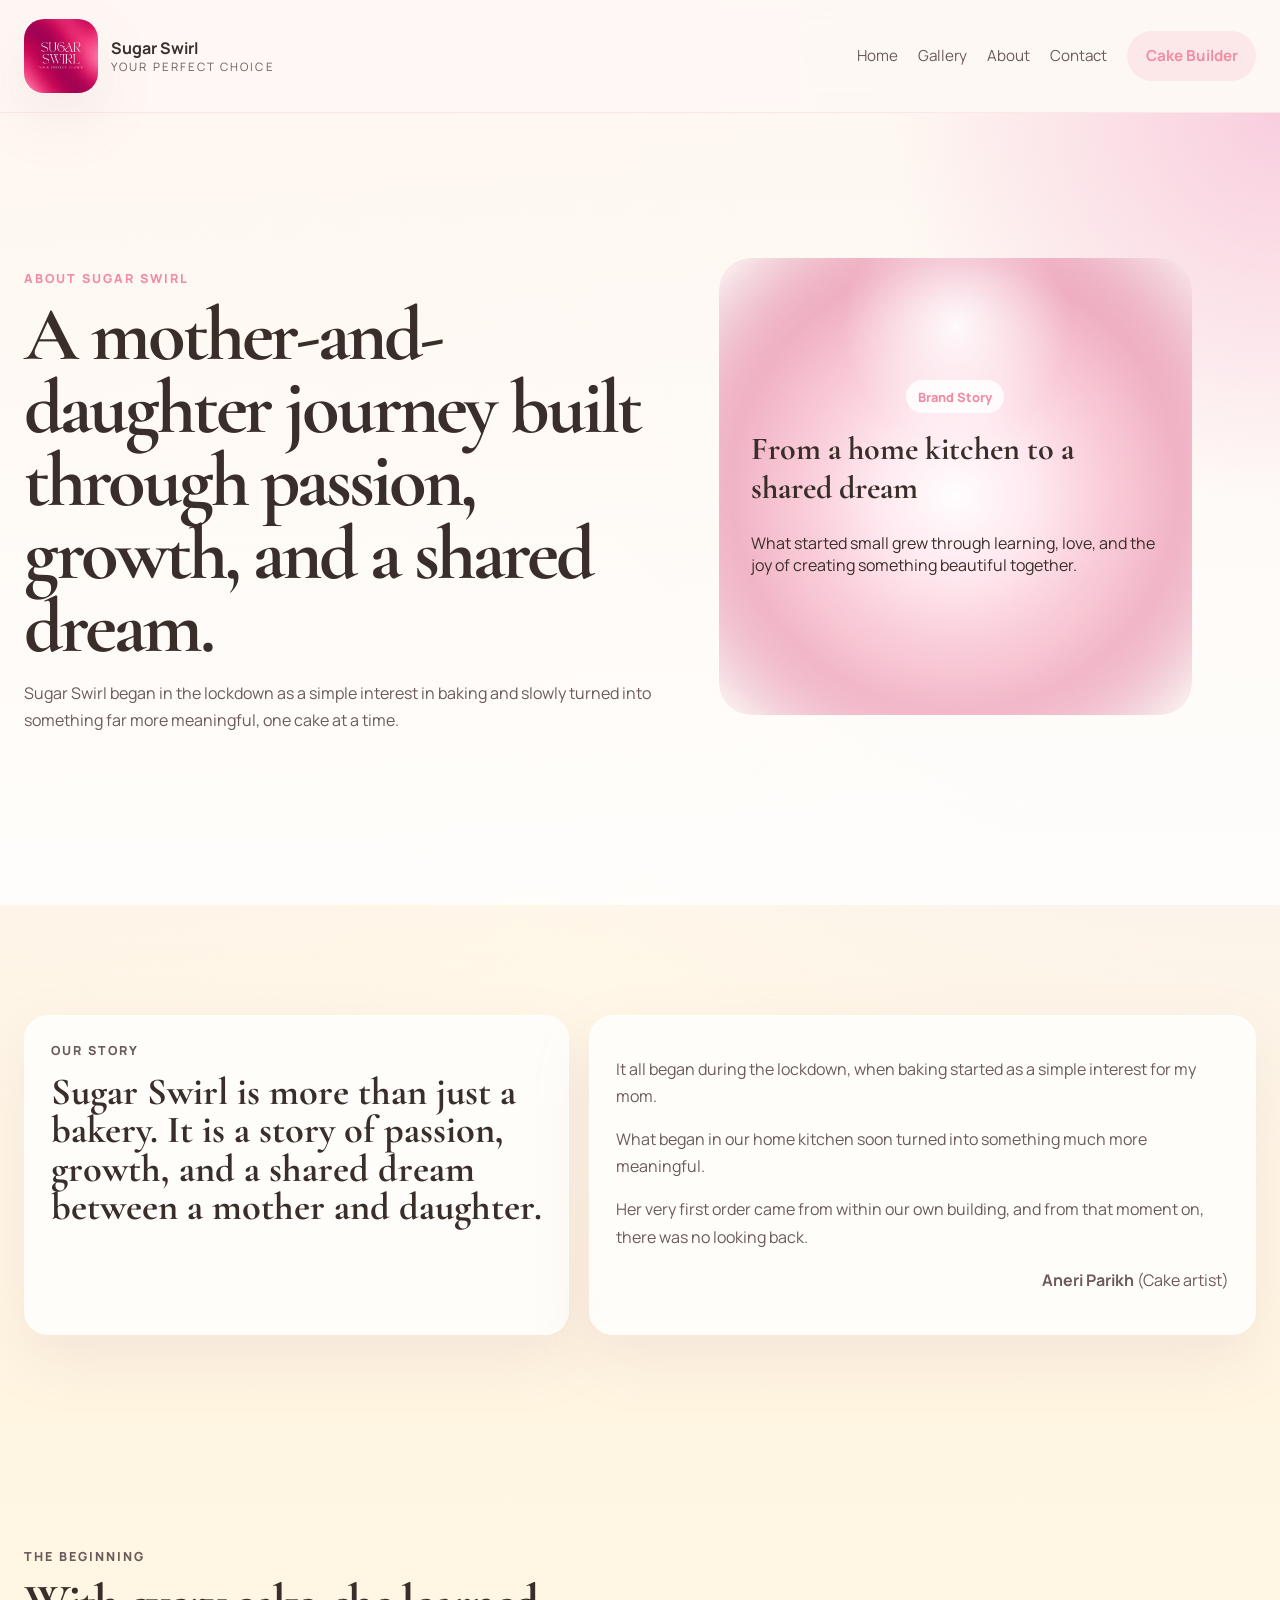
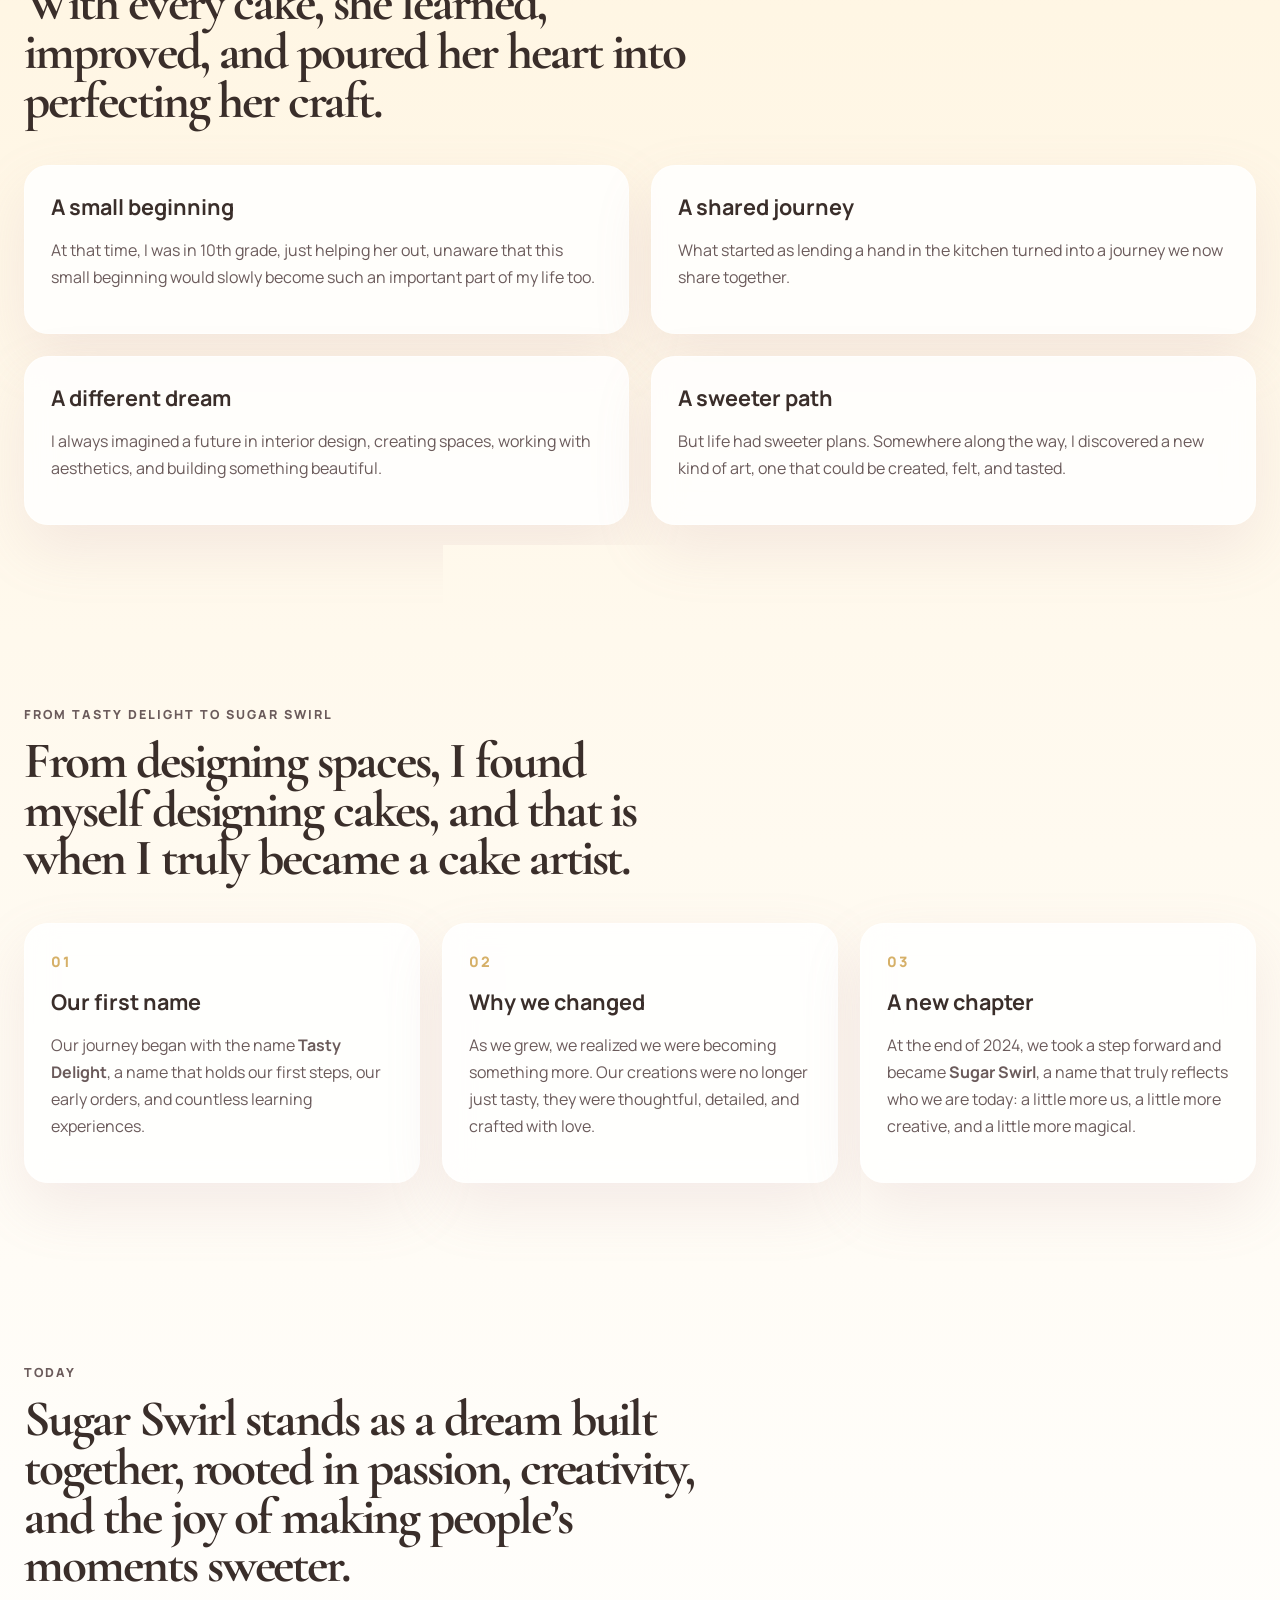
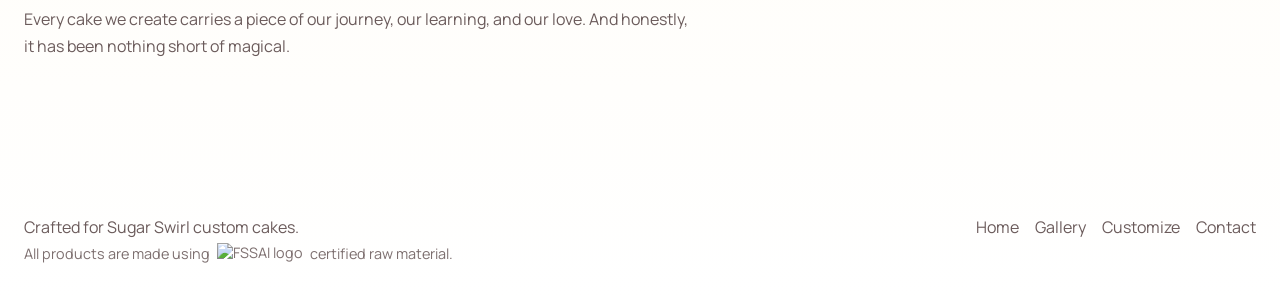
==== about.html @ 15d8296d "initial commit" ====
<!DOCTYPE html>
<html lang="en">
  <head>
    <meta charset="UTF-8" />
    <meta http-equiv="X-UA-Compatible" content="IE=edge" />
    <meta name="viewport" content="width=device-width, initial-scale=1.0" />
    <meta
      name="description"
      content="Read the story of Sugar Swirl, a mother-and-daughter cake journey that began during lockdown and grew from Tasty Delight into Sugar Swirl."
    />
    <title>About Sugar Swirl</title>
    <link rel="preconnect" href="https://fonts.googleapis.com" />
    <link rel="preconnect" href="https://fonts.gstatic.com" crossorigin />
    <link
      href="https://fonts.googleapis.com/css2?family=Cormorant+Garamond:wght@500;600;700&family=Manrope:wght@400;500;600;700;800&display=swap"
      rel="stylesheet"
    />
    <link rel="stylesheet" href="styles.css" />
  </head>
  <body>
    <div class="page-shell">
      <header class="site-header">
        <a class="brand" href="index.html" aria-label="Sugar Swirl home">
          <img class="brand-logo" src="assets/Logo.jpeg" alt="Sugar Swirl logo" />
          <span class="brand-copy">
            <strong>Sugar Swirl</strong>
            <small>Your Perfect Choice</small>
          </span>
        </a>

        <button class="menu-toggle" type="button" aria-expanded="false" aria-controls="site-nav">
          <span></span>
          <span></span>
          <span></span>
          <span class="sr-only">Toggle menu</span>
        </button>

        <nav class="site-nav" id="site-nav">
          <a href="index.html">Home</a>
          <a href="portfolio.html">Gallery</a>
          <a href="about.html">About</a>
          <a href="contact.html">Contact</a>
          <a class="nav-cta" href="customize.html">Cake Builder</a>
        </nav>
      </header>

      <main>
        <section class="hero portfolio-hero">
          <div class="hero-copy reveal">
            <p class="eyebrow">About Sugar Swirl</p>
            <h1>A mother-and-daughter journey built through passion, growth, and a shared dream.</h1>
            <p class="hero-text">
              Sugar Swirl began in the lockdown as a simple interest in baking and slowly turned into
              something far more meaningful, one cake at a time.
            </p>
          </div>

          <div class="hero-visual reveal">
            <article class="hero-card hero-card-main">
              <span class="card-tag">Brand Story</span>
              <h2>From a home kitchen to a shared dream</h2>
              <p>What started small grew through learning, love, and the joy of creating something beautiful together.</p>
            </article>
          </div>
        </section>

        <section class="brand-notes reveal section-padding">
          <article>
            <p class="eyebrow">Our Story</p>
            <h3>Sugar Swirl is more than just a bakery. It is a story of passion, growth, and a shared dream between a mother and daughter.</h3>
          </article>
          <article>
            <p>It all began during the lockdown, when baking started as a simple interest for my mom.</p>
            <p>What began in our home kitchen soon turned into something much more meaningful.</p>
            <p>Her very first order came from within our own building, and from that moment on, there was no looking back.</p>
            <p style="text-align: right"><strong>Aneri Parikh</strong> (Cake artist)</p>
          </article>
        </section>

        <section class="why-us section-padding">
          <div class="section-heading reveal">
            <p class="eyebrow">The Beginning</p>
            <h2>With every cake, she learned, improved, and poured her heart into perfecting her craft.</h2>
          </div>

          <div class="benefit-grid">
            <article class="benefit-card reveal">
              <h3>A small beginning</h3>
              <p>At that time, I was in 10th grade, just helping her out, unaware that this small beginning would slowly become such an important part of my life too.</p>
            </article>
            <article class="benefit-card reveal">
              <h3>A shared journey</h3>
              <p>What started as lending a hand in the kitchen turned into a journey we now share together.</p>
            </article>
            <article class="benefit-card reveal">
              <h3>A different dream</h3>
              <p>I always imagined a future in interior design, creating spaces, working with aesthetics, and building something beautiful.</p>
            </article>
            <article class="benefit-card reveal">
              <h3>A sweeter path</h3>
              <p>But life had sweeter plans. Somewhere along the way, I discovered a new kind of art, one that could be created, felt, and tasted.</p>
            </article>
          </div>
        </section>

        <section class="process section-padding">
          <div class="section-heading reveal">
            <p class="eyebrow">From Tasty Delight to Sugar Swirl</p>
            <h2>From designing spaces, I found myself designing cakes, and that is when I truly became a cake artist.</h2>
          </div>

          <div class="process-grid">
            <article class="process-card reveal">
              <span>01</span>
              <h3>Our first name</h3>
              <p>Our journey began with the name <strong>Tasty Delight</strong>, a name that holds our first steps, our early orders, and countless learning experiences.</p>
            </article>
            <article class="process-card reveal">
              <span>02</span>
              <h3>Why we changed</h3>
              <p>As we grew, we realized we were becoming something more. Our creations were no longer just tasty, they were thoughtful, detailed, and crafted with love.</p>
            </article>
            <article class="process-card reveal">
              <span>03</span>
              <h3>A new chapter</h3>
              <p>At the end of 2024, we took a step forward and became <strong>Sugar Swirl</strong>, a name that truly reflects who we are today: a little more us, a little more creative, and a little more magical.</p>
            </article>
          </div>
        </section>

        <section class="section-padding">
          <div class="section-heading reveal">
            <p class="eyebrow">Today</p>
            <h2>Sugar Swirl stands as a dream built together, rooted in passion, creativity, and the joy of making people’s moments sweeter.</h2>
            <p>Every cake we create carries a piece of our journey, our learning, and our love. And honestly, it has been nothing short of magical.</p>
          </div>
        </section>
      </main>

      <footer class="site-footer">
        <div>
          <p>Crafted for Sugar Swirl custom cakes.</p>
          <p class="footer-note">
            All products are made using
            <img
              class="footer-fssai-logo"
              src="https://encrypted-tbn0.gstatic.com/images?q=tbn:ANd9GcSUWlsV_hyiuvzveFUNTU3FJmmsPg1kYVgACw&s"
              alt="FSSAI logo"
            />
            certified raw material.
          </p>
        </div>
        <div class="footer-links">
          <a href="index.html">Home</a>
          <a href="portfolio.html">Gallery</a>
          <a href="customize.html">Customize</a>
          <a href="contact.html">Contact</a>
        </div>
      </footer>
    </div>

    <script src="script.js"></script>
  </body>
</html>
---- styles.css ----
:root {
  --bg: #fff5e1;
  --bg-accent: #f8c8dc;
  --surface: rgba(255, 255, 255, 0.82);
  --surface-strong: #fffaf6;
  --text: #3a2e2a;
  --muted: #6b5b5b;
  --line: rgba(106, 76, 81, 0.12);
  --primary: #f28ca3;
  --primary-deep: #d86f8c;
  --secondary: #f8c8dc;
  --accent-blue: #cde7f0;
  --accent-lavender: #e6d6f2;
  --gold: #d6b068;
  --shadow: 0 24px 60px rgba(180, 132, 146, 0.14);
  --radius-xl: 32px;
  --radius-lg: 24px;
  --radius-md: 18px;
  --container: min(100%, 100vw);
  --content: min(1360px, calc(100% - 3rem));
  --section-space: clamp(4rem, 7vw, 6rem);
  --hero-space-top: clamp(2rem, 4vw, 3.5rem);
  --hero-space-bottom: clamp(2rem, 4vw, 3rem);
}

*,
*::before,
*::after {
  box-sizing: border-box;
}

html {
  scroll-behavior: smooth;
}

body {
  margin: 0;
  font-family: "Manrope", sans-serif;
  color: var(--text);
  min-width: 100%;
  overflow-x: hidden;
  background:
    radial-gradient(circle at top left, rgba(248, 200, 220, 0.42), transparent 30%),
    radial-gradient(circle at top right, rgba(230, 214, 242, 0.5), transparent 32%),
    linear-gradient(180deg, #fffdf8 0%, var(--bg) 40%, #ffffff 100%);
}

body.menu-open {
  overflow: hidden;
}

a {
  color: inherit;
  text-decoration: none;
}

img {
  max-width: 100%;
  display: block;
}

.sr-only {
  position: absolute;
  width: 1px;
  height: 1px;
  padding: 0;
  margin: -1px;
  overflow: hidden;
  clip: rect(0, 0, 0, 0);
  white-space: nowrap;
  border: 0;
}

.page-shell {
  width: 100%;
}

.stats,
.site-footer,
.brand-notes {
  width: var(--content);
  margin-left: auto;
  margin-right: auto;
}

.hero,
.section-padding,
.instagram-strip,
.contact-bar {
  width: 100%;
}

.site-header {
  display: flex;
  align-items: center;
  justify-content: space-between;
  gap: 1rem;
  width: 100%;
  padding: 1.2rem max(1.5rem, calc((100% - var(--content)) / 2));
  position: sticky;
  top: 0;
  z-index: 20;
  backdrop-filter: blur(18px);
  background: rgba(255, 250, 245, 0.88);
  border-bottom: 1px solid rgba(242, 140, 163, 0.16);
}

.brand {
  display: inline-flex;
  align-items: center;
  gap: 0.85rem;
  transition: transform 0.25s ease;
}

.brand-logo {
  width: 4.6rem;
  height: 4.6rem;
  object-fit: cover;
  border-radius: 20px;
  box-shadow: var(--shadow);
  transition: transform 0.3s ease, box-shadow 0.3s ease;
}

.brand-copy {
  display: grid;
}

.brand-copy strong {
  font-size: 1rem;
}

.brand-copy small {
  color: var(--muted);
  font-size: 0.72rem;
  letter-spacing: 0.18em;
  text-transform: uppercase;
}

.site-nav {
  display: flex;
  align-items: center;
  gap: 1.25rem;
}

.site-nav a {
  position: relative;
  color: var(--muted);
  font-size: 0.95rem;
  transition: color 0.25s ease;
}

.site-nav a::after {
  content: "";
  position: absolute;
  left: 0;
  bottom: -0.35rem;
  width: 100%;
  height: 2px;
  border-radius: 999px;
  background: var(--primary);
  transform: scaleX(0);
  transform-origin: center;
  transition: transform 0.25s ease;
}

.site-nav a:hover,
.site-nav a:focus-visible {
  color: var(--primary);
}

.site-nav a:hover::after,
.site-nav a:focus-visible::after {
  transform: scaleX(1);
}

.brand:hover,
.brand:focus-visible {
  transform: translateY(-1px);
}

.brand:hover .brand-logo,
.brand:focus-visible .brand-logo {
  transform: scale(1.04);
  box-shadow: 0 18px 34px rgba(180, 132, 146, 0.18);
}

.nav-cta {
  padding: 0.9rem 1.15rem;
  border-radius: 999px;
  background: rgba(242, 140, 163, 0.14);
  color: var(--primary) !important;
  font-weight: 700;
}

.menu-toggle {
  display: none;
  width: 3rem;
  height: 3rem;
  border: 1px solid var(--line);
  border-radius: 50%;
  background: rgba(255, 255, 255, 0.8);
  padding: 0.65rem;
  cursor: pointer;
  transition: transform 0.25s ease, box-shadow 0.25s ease, border-color 0.25s ease;
}

.menu-toggle span {
  display: block;
  width: 100%;
  height: 2px;
  background: var(--text);
  margin: 0.24rem 0;
  transition: transform 0.25s ease, background-color 0.25s ease;
}

.menu-toggle:hover,
.menu-toggle:focus-visible {
  transform: translateY(-2px);
  border-color: rgba(242, 140, 163, 0.35);
  box-shadow: 0 12px 24px rgba(180, 132, 146, 0.14);
}

.menu-toggle:hover span,
.menu-toggle:focus-visible span {
  background: var(--primary);
}

.hero {
  display: grid;
  grid-template-columns: 1.1fr 0.9fr;
  gap: clamp(1.5rem, 3vw, 3.5rem);
  align-items: center;
  min-height: clamp(42rem, 88svh, 52rem);
  padding:
    var(--hero-space-top)
    max(1.5rem, calc((100% - var(--content)) / 2))
    var(--hero-space-bottom);
  background:
    radial-gradient(circle at right top, rgba(248, 200, 220, 0.88), transparent 26%),
    linear-gradient(180deg, rgba(255, 249, 241, 0.92), rgba(255, 255, 255, 0.82));
}

.eyebrow {
  margin: 0 0 0.75rem;
  text-transform: uppercase;
  letter-spacing: 0.16em;
  color: var(--primary);
  font-size: 0.78rem;
  font-weight: 800;
}

.hero h1,
.section-heading h2,
.order-copy h2 {
  margin: 0;
  font-family: "Cormorant Garamond", serif;
  font-size: clamp(2.8rem, 6vw, 5.25rem);
  line-height: 0.95;
  letter-spacing: -0.04em;
}

.section-heading h2,
.order-copy h2 {
  font-size: clamp(2.2rem, 4vw, 3.8rem);
}

.hero-text,
.section-heading p,
.order-copy p,
.cake-content p,
.benefit-card p,
.process-card p,
.faq-list p,
.review-quote {
  color: var(--muted);
  line-height: 1.7;
}

.hero-actions {
  display: flex;
  flex-wrap: wrap;
  gap: 1rem;
  margin: 2rem 0;
}

.primary-button,
.secondary-button,
.whatsapp-button {
  display: inline-flex;
  align-items: center;
  justify-content: center;
  min-height: 3.4rem;
  padding: 0.95rem 1.4rem;
  border-radius: 999px;
  border: none;
  cursor: pointer;
  font-weight: 700;
  font-size: 0.98rem;
  position: relative;
  overflow: hidden;
  transform: translateY(0);
  transition:
    transform 0.28s ease,
    box-shadow 0.28s ease,
    background-color 0.28s ease,
    border-color 0.28s ease,
    color 0.28s ease;
}

.primary-button {
  background: linear-gradient(135deg, var(--primary), var(--primary-deep));
  color: #fff;
  box-shadow: 0 16px 30px rgba(126, 49, 64, 0.25);
}

.secondary-button {
  border: 1px solid rgba(242, 140, 163, 0.22);
  background: rgba(255, 255, 255, 0.72);
  color: var(--primary);
}

.whatsapp-button {
  background: linear-gradient(135deg, #1fa463, #128c4e);
  color: #fff;
  box-shadow: 0 16px 30px rgba(18, 140, 78, 0.24);
}

.primary-button::before,
.secondary-button::before,
.whatsapp-button::before {
  content: "";
  position: absolute;
  inset: 0;
  background: linear-gradient(120deg, transparent 20%, rgba(255, 255, 255, 0.35), transparent 80%);
  transform: translateX(-120%);
  transition: transform 0.6s ease;
}

.primary-button:hover,
.primary-button:focus-visible,
.secondary-button:hover,
.secondary-button:focus-visible,
.whatsapp-button:hover,
.whatsapp-button:focus-visible {
  transform: translateY(-3px);
}

.primary-button:hover,
.primary-button:focus-visible {
  box-shadow: 0 20px 34px rgba(216, 111, 140, 0.32);
}

.secondary-button:hover,
.secondary-button:focus-visible {
  border-color: rgba(242, 140, 163, 0.42);
  box-shadow: 0 14px 26px rgba(242, 140, 163, 0.16);
}

.whatsapp-button:hover,
.whatsapp-button:focus-visible {
  box-shadow: 0 20px 34px rgba(18, 140, 78, 0.3);
}

.primary-button:hover::before,
.primary-button:focus-visible::before,
.secondary-button:hover::before,
.secondary-button:focus-visible::before,
.whatsapp-button:hover::before,
.whatsapp-button:focus-visible::before {
  transform: translateX(120%);
}

.primary-button:active,
.secondary-button:active,
.whatsapp-button:active {
  transform: translateY(-1px) scale(0.985);
}

.trust-row {
  display: flex;
  flex-wrap: wrap;
  gap: 0.75rem;
  padding: 0;
  margin: 0;
  list-style: none;
}

.trust-row li,
.cake-meta span {
  padding: 0.65rem 0.9rem;
  border-radius: 999px;
  background: rgba(255, 255, 255, 0.65);
  border: 1px solid rgba(242, 140, 163, 0.16);
  color: var(--muted);
  font-size: 0.88rem;
}

.hero-visual {
  position: relative;
  min-height: clamp(25rem, 42vw, 34rem);
}

.hero-card {
  position: absolute;
  border-radius: var(--radius-xl);
  box-shadow: var(--shadow);
  transition: transform 0.35s ease, box-shadow 0.35s ease;
}

.hero-card-main {
  inset: 3% 12% 12% 0;
  padding: 2rem;
  background:
    linear-gradient(180deg, rgba(255, 252, 252, 0.28), rgba(255, 250, 246, 0.2)),
    radial-gradient(circle at top, rgba(248, 200, 220, 0.24), transparent 42%),
    linear-gradient(135deg, rgba(255, 243, 247, 0.32), rgba(255, 250, 242, 0.16) 65%);
  display: flex;
  flex-direction: column;
  justify-content: center;
  align-items: center;
  box-shadow: none;
}

.hero-card-main::before {
  content: "";
  position: absolute;
  inset: 0;
  border-radius: inherit;
  background:
    radial-gradient(circle at 50% 20%, rgba(255, 255, 255, 0.44), transparent 24%),
    radial-gradient(circle at 50% 52%, rgba(248, 200, 220, 0.34) 0%, rgba(243, 170, 194, 0.28) 28%, rgba(230, 143, 170, 0.18) 56%, rgba(217, 119, 149, 0.06) 82%, transparent 100%);
  opacity: 1;
  mask-image: radial-gradient(circle at center, #000 48%, rgba(0, 0, 0, 0.86) 68%, transparent 100%);
  -webkit-mask-image: radial-gradient(circle at center, #000 48%, rgba(0, 0, 0, 0.86) 68%, transparent 100%);
}

.hero-card-main > * {
  position: relative;
  z-index: 1;
}

.hero-logo-shell {
  display: grid;
  place-items: center;
  width: 100%;
  height: 100%;
  padding: 0;
}

.hero-logo-image {
  width: min(100%, 24rem);
  aspect-ratio: 1 / 1;
  object-fit: cover;
  border-radius: 32px;
  box-shadow: 0 18px 36px rgba(182, 111, 140, 0.12);
  border: none;
  mask-image: radial-gradient(circle at center, #000 62%, rgba(0, 0, 0, 0.92) 74%, transparent 100%);
  -webkit-mask-image: radial-gradient(circle at center, #000 62%, rgba(0, 0, 0, 0.92) 74%, transparent 100%);
  transition: transform 0.45s ease, filter 0.45s ease;
}

.hero-visual:hover .hero-card-main,
.hero-visual:focus-within .hero-card-main {
  transform: translateY(-5px);
  box-shadow: 0 24px 42px rgba(180, 132, 146, 0.14);
}

.hero-visual:hover .hero-logo-image,
.hero-visual:focus-within .hero-logo-image {
  transform: scale(1.03);
  filter: saturate(1.05);
}

.card-tag,
.mini-label {
  display: inline-flex;
  width: fit-content;
  padding: 0.45rem 0.75rem;
  border-radius: 999px;
  background: rgba(255, 255, 255, 0.85);
  color: var(--primary);
  font-size: 0.8rem;
  font-weight: 800;
}

.hero-card-main h2 {
  margin: 1rem 0 0.6rem;
  font-family: "Cormorant Garamond", serif;
  font-size: 2rem;
}

.section-padding {
  padding: var(--section-space) max(1.5rem, calc((100% - var(--content)) / 2));
}

.contact-bar {
  display: grid;
  grid-template-columns: 1.2fr 0.8fr;
  gap: 1.4rem;
  align-items: center;
  margin: 0 0 2rem;
  padding: 1.7rem max(1.8rem, calc((100% - var(--content)) / 2));
  border-radius: 0;
  background:
    linear-gradient(135deg, rgba(255, 245, 225, 0.96), rgba(255, 255, 255, 0.9)),
    radial-gradient(circle at top right, rgba(242, 140, 163, 0.16), transparent 30%);
  border-top: 1px solid rgba(255, 255, 255, 0.56);
  border-bottom: 1px solid rgba(255, 255, 255, 0.56);
  box-shadow: 0 12px 40px rgba(161, 103, 118, 0.08);
  transition: box-shadow 0.3s ease, transform 0.3s ease;
}

.contact-bar:hover,
.contact-bar:focus-within,
.instagram-strip:hover,
.instagram-strip:focus-within {
  transform: translateY(-3px);
  box-shadow: 0 18px 34px rgba(180, 132, 146, 0.14);
}

.contact-bar h2 {
  margin: 0;
  font-family: "Cormorant Garamond", serif;
  font-size: clamp(2rem, 3vw, 3rem);
  line-height: 1;
}

.contact-bar-actions {
  display: grid;
  gap: 1rem;
}

.section-heading {
  max-width: 42rem;
  margin-bottom: 2.5rem;
  transition: transform 0.28s ease, opacity 0.28s ease;
}

.section-heading:hover,
.section-heading:focus-within {
  transform: translateY(-2px);
}

.stats {
  display: grid;
  grid-template-columns: repeat(3, 1fr);
  gap: 1rem;
  margin: 1.25rem 0 clamp(2.5rem, 5vw, 4rem);
}

.stats article,
.benefit-card,
.process-card,
.review-card,
.order-form,
.contact-panel,
.faq-list details,
.cake-card {
  background: var(--surface);
  backdrop-filter: blur(14px);
  border: 1px solid rgba(255, 255, 255, 0.5);
  box-shadow: var(--shadow);
}

.stats article {
  border-radius: var(--radius-lg);
  padding: 1.6rem;
  transition:
    transform 0.26s ease,
    box-shadow 0.26s ease,
    border-color 0.26s ease,
    background-color 0.26s ease;
}

.stats article:hover,
.stats article:focus-within {
  transform: translateY(-4px);
  box-shadow: 0 18px 34px rgba(180, 132, 146, 0.16);
  border-color: rgba(242, 140, 163, 0.28);
}

.stats strong {
  display: block;
  margin-bottom: 0.45rem;
  font-size: 2rem;
  color: var(--primary);
}

.stats span {
  color: var(--muted);
}

.filter-bar {
  display: flex;
  flex-wrap: wrap;
  gap: 0.75rem;
  margin-bottom: 2rem;
}

.filter-chip {
  padding: 0.72rem 1rem;
  border: 1px solid rgba(242, 140, 163, 0.18);
  border-radius: 999px;
  background: rgba(255, 255, 255, 0.7);
  color: var(--muted);
  font-weight: 700;
  cursor: pointer;
  transition: transform 0.22s ease, box-shadow 0.22s ease, border-color 0.22s ease, background-color 0.22s ease, color 0.22s ease;
}

.filter-chip.active {
  background: var(--primary);
  color: #fff;
  box-shadow: 0 14px 24px rgba(216, 111, 140, 0.2);
}

.filter-chip:hover,
.filter-chip:focus-visible {
  transform: translateY(-2px);
  border-color: rgba(242, 140, 163, 0.36);
  box-shadow: 0 12px 22px rgba(180, 132, 146, 0.12);
}

.cake-grid,
.benefit-grid,
.process-grid,
.order,
.gallery-grid {
  display: grid;
  gap: 1.4rem;
}

.cake-grid,
.benefit-grid {
  grid-template-columns: repeat(2, 1fr);
}

.gallery-grid {
  grid-template-columns: repeat(3, 1fr);
  grid-auto-rows: minmax(10rem, auto);
}

.gallery-card {
  overflow: hidden;
  border-radius: var(--radius-xl);
  background: var(--surface);
  border: 1px solid rgba(255, 255, 255, 0.5);
  box-shadow: var(--shadow);
  transition: transform 0.28s ease, box-shadow 0.28s ease;
}

.gallery-scroll {
  position: relative;
  height: min(42rem, 70vh);
  overflow: hidden;
  border-radius: var(--radius-xl);
  mask-image: linear-gradient(to bottom, transparent 0%, black 6%, black 94%, transparent 100%);
}

.gallery-audio-toggle {
  position: absolute;
  right: 1rem;
  bottom: 1rem;
  z-index: 3;
  width: 3.25rem;
  height: 3.25rem;
  border: 1px solid rgba(242, 140, 163, 0.24);
  border-radius: 50%;
  background: rgba(255, 255, 255, 0.88);
  box-shadow: 0 14px 28px rgba(180, 132, 146, 0.16);
  color: var(--primary);
  display: inline-flex;
  align-items: center;
  justify-content: center;
  cursor: pointer;
  backdrop-filter: blur(14px);
  transition:
    transform 0.22s ease,
    box-shadow 0.22s ease,
    border-color 0.22s ease,
    background-color 0.22s ease;
}

.gallery-audio-toggle:hover,
.gallery-audio-toggle:focus-visible {
  transform: translateY(-2px);
  border-color: rgba(242, 140, 163, 0.38);
  box-shadow: 0 18px 32px rgba(180, 132, 146, 0.2);
}

.gallery-audio-toggle .audio-icon-unmuted {
  display: none;
}

.gallery-audio-toggle.is-playing .audio-icon-muted {
  display: none;
}

.gallery-audio-toggle.is-playing .audio-icon-unmuted {
  display: inline;
}

.gallery-columns {
  display: grid;
  grid-template-columns: repeat(3, 1fr);
  gap: 1.4rem;
  align-items: start;
}

.gallery-card:hover,
.gallery-card:focus-within {
  transform: translateY(-6px);
  box-shadow: 0 20px 36px rgba(180, 132, 146, 0.16);
}

.gallery-column {
  display: grid;
  gap: 1.4rem;
  will-change: transform;
}

.gallery-photo,
.gallery-image,
.gallery-video {
  aspect-ratio: 4 / 3;
  min-height: 0;
  display: block;
  width: 100%;
  object-fit: cover;
  background-size: cover;
  background-position: center;
  transition: transform 0.4s ease, filter 0.4s ease;
}

.gallery-card-portrait .gallery-photo,
.gallery-card-portrait .gallery-image,
.gallery-card-portrait .gallery-video {
  aspect-ratio: 4 / 5.3;
}

.gallery-card-landscape .gallery-photo,
.gallery-card-landscape .gallery-image,
.gallery-card-landscape .gallery-video {
  aspect-ratio: 16 / 10;
}

.gallery-card-square .gallery-photo,
.gallery-card-square .gallery-image,
.gallery-card-square .gallery-video {
  aspect-ratio: 1 / 1;
}

.gallery-card:hover .gallery-photo,
.gallery-card:focus-within .gallery-image,
.gallery-card:hover .gallery-image,
.gallery-card:focus-within .gallery-photo,
.gallery-card:hover .gallery-video,
.gallery-card:focus-within .gallery-video {
  transform: scale(1.03);
  filter: saturate(1.04);
}

.gallery-photo-1 {
  background-image: url("assets/IMG_0164.jpg");
}

.gallery-photo-2 {
  background-image: url("assets/IMG_0244.jpg");
}

.gallery-photo-3 {
  background-image: url("assets/IMG_9435.jpg");
}

.gallery-photo-4 {
  background-image: url("assets/IMG_9505.jpg");
}

.gallery-photo-5 {
  background-image: url("assets/IMG_9653.jpg");
}

.gallery-photo-6 {
  background-image: url("assets/IMG_0146.jpg");
}

.gallery-photo-7 {
  background-image: url("assets/IMG_9661.jpg");
}

.gallery-photo-8 {
  background-image: url("assets/IMG_9915.jpg");
}

.gallery-photo-9 {
  background-image: url("assets/IMG_9655.jpg");
}

.brand-notes {
  display: grid;
  grid-template-columns: 0.9fr 1.1fr;
  gap: 1.25rem;
  margin: 1.25rem 0 2rem;
}

.brand-notes article {
  padding: 1.5rem 1.6rem;
  border-radius: var(--radius-lg);
  background: rgba(255, 255, 255, 0.78);
  border: 1px solid rgba(255, 255, 255, 0.5);
  box-shadow: var(--shadow);
  transition:
    transform 0.28s ease,
    box-shadow 0.28s ease,
    border-color 0.28s ease,
    background-color 0.28s ease;
}

.brand-notes article:hover,
.brand-notes article:focus-within {
  transform: translateY(-4px);
  box-shadow: 0 18px 34px rgba(180, 132, 146, 0.16);
  border-color: rgba(242, 140, 163, 0.24);
}

.brand-notes h3 {
  margin: 0;
  font-family: "Cormorant Garamond", serif;
  font-size: clamp(1.8rem, 3vw, 2.5rem);
  line-height: 1;
}

.brand-notes p:last-child,
.brand-notes p {
  color: var(--muted);
  line-height: 1.7;
}

.gallery-copy {
  padding: 1.4rem 1.5rem 1.6rem;
}

.gallery-copy h3 {
  margin: 0 0 0.45rem;
  font-size: 1.35rem;
}

.gallery-copy p:last-child {
  margin-bottom: 0;
  color: var(--muted);
  line-height: 1.7;
}

.instagram-strip {
  display: grid;
  grid-template-columns: 1.2fr 0.8fr;
  gap: 1.4rem;
  align-items: center;
  margin: 0 0 1.5rem;
  padding: 1.8rem max(1.8rem, calc((100% - var(--content)) / 2));
  border-radius: 0;
  background:
    linear-gradient(135deg, rgba(255, 245, 225, 0.92), rgba(255, 255, 255, 0.82)),
    radial-gradient(circle at top right, rgba(230, 214, 242, 0.3), transparent 30%);
  border-top: 1px solid rgba(255, 255, 255, 0.56);
  border-bottom: 1px solid rgba(255, 255, 255, 0.56);
  box-shadow: 0 12px 40px rgba(161, 103, 118, 0.08);
}

.instagram-copy h2 {
  margin: 0;
  font-family: "Cormorant Garamond", serif;
  font-size: clamp(2rem, 3vw, 3rem);
  line-height: 1;
}

.instagram-copy p:last-child {
  margin-bottom: 0;
  color: var(--muted);
  line-height: 1.7;
}

.instagram-actions {
  display: grid;
  gap: 1rem;
}

.signature-grid {
  display: grid;
  grid-template-columns: repeat(4, 1fr);
  gap: 1.2rem;
}

.signature-card {
  padding: 1.5rem;
  border-radius: var(--radius-lg);
  background: rgba(255, 255, 255, 0.82);
  border: 1px solid rgba(255, 255, 255, 0.5);
  box-shadow: var(--shadow);
  transition: transform 0.28s ease, box-shadow 0.28s ease, border-color 0.28s ease;
}

.signature-card:hover,
.signature-card:focus-within,
.journey-card:hover,
.journey-card:focus-within,
.benefit-card:hover,
.benefit-card:focus-within,
.process-card:hover,
.process-card:focus-within,
.review-card:hover,
.review-card:focus-within,
.contact-panel:hover,
.contact-panel:focus-within,
.faq-list details:hover,
.faq-list details:focus-within {
  transform: translateY(-4px);
  box-shadow: 0 18px 34px rgba(180, 132, 146, 0.16);
}

.signature-card span {
  display: inline-flex;
  margin-bottom: 1rem;
  color: var(--primary);
  font-size: 0.85rem;
  font-weight: 800;
  letter-spacing: 0.14em;
}

.signature-card h3 {
  margin: 0 0 0.6rem;
  font-size: 1.3rem;
}

.signature-card p {
  margin: 0;
  color: var(--muted);
  line-height: 1.7;
}

.cake-card {
  overflow: hidden;
  border-radius: var(--radius-xl);
  transition: transform 0.3s ease, opacity 0.3s ease;
}

.cake-card.hidden {
  display: none;
}

.cake-card:hover {
  transform: translateY(-6px);
}

.cake-visual {
  aspect-ratio: 4 / 3;
  min-height: 0;
  background-size: cover;
  background-position: center;
  transition: transform 0.4s ease, filter 0.4s ease;
}

.cake-card:hover .cake-visual,
.cake-card:focus-within .cake-visual {
  transform: scale(1.03);
  filter: saturate(1.05);
}

.rose-blush {
  background-image:
    linear-gradient(180deg, rgba(58, 46, 42, 0.06), rgba(58, 46, 42, 0.12)),
    url("assets/Signature.jpeg");
  background-size: cover, contain;
  background-position: center, center;
  background-repeat: no-repeat, no-repeat;
  background-color: rgba(255, 255, 255, 0.85);
}

.ivory-tier {
  background:
    radial-gradient(circle at 50% 18%, #fffef8 0%, transparent 18%),
    linear-gradient(180deg, #fff5e1 0%, #f7ebd8 34%, #fef9f2 75%);
}

.confetti-pop {
  background:
    radial-gradient(circle at 20% 24%, #f28ca3 0%, transparent 11%),
    radial-gradient(circle at 72% 32%, #cde7f0 0%, transparent 10%),
    radial-gradient(circle at 43% 70%, #e6d6f2 0%, transparent 12%),
    linear-gradient(180deg, #fff5e1 0%, #f8c8dc 100%);
}

.cocoa-luxe {
  background:
    radial-gradient(circle at 50% 18%, #fff2dc 0%, transparent 15%),
    linear-gradient(180deg, #845444 0%, #5a342b 42%, #2a1815 100%);
}

.cake-content {
  padding: 1.5rem;
}

.cake-type {
  margin: 0 0 0.4rem;
  color: var(--primary);
  font-size: 0.82rem;
  text-transform: uppercase;
  letter-spacing: 0.12em;
  font-weight: 800;
}

.cake-content h3,
.benefit-card h3,
.process-card h3 {
  margin: 0 0 0.65rem;
  font-size: 1.35rem;
}

.cake-meta {
  display: flex;
  flex-wrap: wrap;
  gap: 0.6rem;
  margin-top: 1.2rem;
}

.benefit-card,
.process-card,
.review-card,
.contact-panel,
.faq-list details {
  border-radius: var(--radius-lg);
}

.benefit-card,
.process-card {
  padding: 1.6rem;
}

.process-grid {
  grid-template-columns: repeat(3, 1fr);
}

.process-card span {
  display: inline-flex;
  margin-bottom: 1rem;
  color: var(--gold);
  font-size: 0.9rem;
  font-weight: 800;
  letter-spacing: 0.14em;
}

.review-shell {
  display: grid;
  grid-template-columns: auto 1fr auto;
  gap: 1rem;
  align-items: center;
}

.review-card {
  padding: clamp(1.4rem, 3vw, 2rem);
}

.review-quote {
  margin: 0;
  font-size: 1.15rem;
}

.review-meta {
  margin-top: 1.4rem;
}

.review-meta span {
  display: block;
  margin-top: 0.3rem;
  color: var(--muted);
}

.review-nav {
  width: 3rem;
  height: 3rem;
  border: 1px solid rgba(242, 140, 163, 0.2);
  border-radius: 50%;
  background: rgba(255, 255, 255, 0.74);
  color: var(--primary);
  font-size: 1.1rem;
  cursor: pointer;
  transition: transform 0.22s ease, box-shadow 0.22s ease, border-color 0.22s ease, background-color 0.22s ease;
}

.review-nav:hover,
.review-nav:focus-visible {
  transform: translateY(-2px);
  border-color: rgba(242, 140, 163, 0.4);
  background: rgba(255, 255, 255, 0.96);
  box-shadow: 0 12px 22px rgba(180, 132, 146, 0.14);
}

.order {
  grid-template-columns: 0.95fr 1.05fr;
  align-items: start;
}

.contact-panel,
.order-form {
  padding: clamp(1.2rem, 2.4vw, 1.6rem);
}

.contact-panel {
  display: grid;
  gap: 0.9rem;
}

.contact-panel p {
  margin: 0;
}

.order-form {
  display: grid;
  grid-template-columns: repeat(2, 1fr);
  gap: 1rem;
}

.order-form label {
  display: grid;
  gap: 0.45rem;
  font-size: 0.92rem;
  font-weight: 700;
}

.order-form input,
.order-form select,
.order-form textarea {
  width: 100%;
  border: 1px solid rgba(115, 92, 89, 0.2);
  border-radius: 16px;
  padding: 0.95rem 1rem;
  background: rgba(255, 255, 255, 0.9);
  color: var(--text);
  font: inherit;
}

.full-width {
  grid-column: 1 / -1;
}

.form-feedback {
  margin: 0;
  color: var(--primary);
  font-weight: 700;
}

.faq-list {
  display: grid;
  gap: 1rem;
}

.faq-list details {
  padding: 1.15rem 1.2rem;
}

.faq-list summary {
  cursor: pointer;
  font-weight: 800;
}

.faq-list p {
  margin: 0.85rem 0 0;
}

.site-footer {
  display: flex;
  justify-content: space-between;
  gap: 1rem;
  padding: 1.6rem 0 2.2rem;
  color: var(--muted);
}

.site-footer p {
  margin: 0;
}

.footer-note {
  margin-top: 0.35rem !important;
  font-size: 0.9rem;
  color: rgba(107, 91, 91, 0.88);
  display: flex;
  align-items: center;
  gap: 0.45rem;
  flex-wrap: wrap;
}

.footer-fssai-logo {
  height: 1.35rem;
  width: auto;
  object-fit: contain;
  vertical-align: middle;
}

.footer-links {
  display: flex;
  flex-wrap: wrap;
  gap: 1rem;
}

.footer-links a:hover,
.footer-links a:focus-visible {
  color: var(--primary);
}

.footer-links a {
  transition: color 0.22s ease, transform 0.22s ease;
}

.footer-links a:hover,
.footer-links a:focus-visible {
  transform: translateY(-1px);
}

.journey-grid {
  display: grid;
  grid-template-columns: repeat(3, 1fr);
  gap: 1.2rem;
}

.journey-card {
  padding: 1.5rem;
  border-radius: var(--radius-lg);
  background: rgba(255, 255, 255, 0.82);
  border: 1px solid rgba(255, 255, 255, 0.5);
  box-shadow: var(--shadow);
  transition: transform 0.28s ease, box-shadow 0.28s ease, border-color 0.28s ease;
}

.journey-card span,
.builder-step .eyebrow {
  display: inline-flex;
}

.journey-card h3 {
  margin: 0.65rem 0 0.55rem;
  font-size: 1.3rem;
}

.journey-card p {
  color: var(--muted);
  line-height: 1.7;
}

.customizer-shell {
  padding: clamp(1.2rem, 2.2vw, 1.8rem);
  border-radius: var(--radius-xl);
  background: rgba(255, 255, 255, 0.82);
  border: 1px solid rgba(255, 255, 255, 0.5);
  box-shadow: var(--shadow);
  transition: transform 0.3s ease, box-shadow 0.3s ease, border-color 0.3s ease;
}

.customizer-shell:hover,
.customizer-shell:focus-within {
  transform: translateY(-3px);
  box-shadow: 0 20px 38px rgba(180, 132, 146, 0.16);
  border-color: rgba(242, 140, 163, 0.22);
}

.customizer-progress {
  margin-bottom: 1.4rem;
}

.customizer-progress-bar {
  width: 100%;
  height: 0.65rem;
  border-radius: 999px;
  background: rgba(242, 140, 163, 0.14);
  overflow: hidden;
}

.customizer-progress-bar span {
  display: block;
  width: 12.5%;
  height: 100%;
  border-radius: inherit;
  background: linear-gradient(135deg, var(--primary), var(--primary-deep));
  transition: width 0.3s ease;
}

.customizer-progress p {
  margin: 0.7rem 0 0;
  color: var(--muted);
  font-weight: 700;
}

.builder-step {
  display: none;
}

.builder-step.active {
  display: block;
  animation: builderStepIn 0.4s ease;
}

.builder-heading {
  max-width: 48rem;
  margin-bottom: 1.6rem;
}

.option-grid {
  display: grid;
  gap: 1rem;
}

.option-grid-three {
  grid-template-columns: repeat(3, 1fr);
}

.option-grid-four {
  grid-template-columns: repeat(4, 1fr);
}

.option-card {
  display: grid;
  gap: 0.8rem;
  width: 100%;
  padding: 1rem;
  border: 1px solid rgba(242, 140, 163, 0.18);
  border-radius: 22px;
  background: rgba(255, 255, 255, 0.88);
  text-align: left;
  cursor: pointer;
  transition: transform 0.25s ease, box-shadow 0.25s ease, border-color 0.25s ease;
}

.option-card:hover,
.option-card:focus-visible {
  transform: translateY(-3px);
  box-shadow: 0 16px 30px rgba(180, 132, 146, 0.16);
}

.option-card.selected {
  border-color: var(--primary);
  box-shadow: 0 18px 34px rgba(242, 140, 163, 0.2);
  background: rgba(255, 255, 255, 0.96);
}

.option-card.is-disabled {
  opacity: 0.42;
  cursor: not-allowed;
  box-shadow: none;
}

.option-card.is-disabled:hover,
.option-card.is-disabled:focus-visible {
  transform: none;
  box-shadow: none;
}

.option-card h3 {
  margin: 0;
  font-size: 1.08rem;
}

.option-card p {
  margin: 0;
  color: var(--muted);
  line-height: 1.6;
  font-size: 0.92rem;
}

.option-art {
  aspect-ratio: 4 / 3;
  border-radius: 18px;
  background-size: cover;
  background-position: center;
}

.art-belgium,
.art-mousse,
.art-forest,
.art-chip,
.art-pineapple,
.art-fruit,
.art-strawberry,
.art-blueberry,
.art-butterscotch,
.art-caramel,
.art-rose,
.art-cookies,
.art-nutella,
.art-walnut,
.art-biscoff,
.art-redvelvet,
.art-custom-flavor,
.art-tier-1,
.art-tier-2,
.art-tier-3,
.art-tier-custom,
.art-weight-small,
.art-weight-1,
.art-weight-15,
.art-weight-large,
.art-reference-yes,
.art-reference-no,
.art-others {
  background-image: linear-gradient(135deg, rgba(248, 200, 220, 0.9), rgba(255, 245, 225, 0.95));
}

.art-belgium {
  background-image: linear-gradient(135deg, #3b1f1b, #5a342d);
}

.art-mousse {
  background-image: linear-gradient(135deg, #8b5e3c, #c29368);
}

.art-chip {
  background-image:
    radial-gradient(circle at 20% 28%, #2b1b17 0 7%, transparent 8%),
    radial-gradient(circle at 70% 35%, #2b1b17 0 6%, transparent 7%),
    radial-gradient(circle at 42% 72%, #2b1b17 0 6%, transparent 7%),
    linear-gradient(135deg, #6b3e2e, #9a6653);
}

.art-walnut {
  background-image: linear-gradient(135deg, #4a2c2a, #c8a27a);
}

.art-forest {
  background-image: linear-gradient(135deg, #3a1f1d 0%, #c21833 58%, #f5f5f5 100%);
}

.art-redvelvet {
  background-image: linear-gradient(135deg, #9b1b30, #fff1e6);
}

.art-strawberry {
  background-image: linear-gradient(135deg, #f06292, #f8c8dc);
}

.art-blueberry {
  background-image: linear-gradient(135deg, #3f51b5, #4b3f72);
}

.art-pineapple {
  background-image: linear-gradient(135deg, #ffd54f, #fff5b0);
}

.art-fruit {
  background-image: linear-gradient(135deg, #ff8a65 0%, #ffd54f 45%, #81c784 100%);
}

.art-butterscotch {
  background-image: linear-gradient(135deg, #d4a017, #f0cc68);
}

.art-caramel {
  background-image: linear-gradient(135deg, #b87333, #e6c9a8);
}

.art-rose {
  background-image: linear-gradient(135deg, #e8a0bf, #a3c585);
}

.art-cookies {
  background-image:
    radial-gradient(circle at 22% 24%, #2c2c2c 0 6%, transparent 7%),
    radial-gradient(circle at 62% 38%, #2c2c2c 0 5%, transparent 6%),
    radial-gradient(circle at 40% 70%, #2c2c2c 0 5%, transparent 6%),
    linear-gradient(135deg, #f5f5f5, #ddd8d3);
}

.art-nutella {
  background-image: linear-gradient(135deg, #5a2e1f, #d4af37);
}

.art-biscoff {
  background-image: linear-gradient(135deg, #c68642, #e2b37d);
}

.art-custom-flavor {
  background-image: linear-gradient(
    135deg,
    #3b1f1b 0%,
    #8b5e3c 8%,
    #3a1f1d 16%,
    #6b3e2e 24%,
    #ffd54f 32%,
    #ffb74d 40%,
    #f06292 48%,
    #4b3f72 56%,
    #d4a017 64%,
    #b87333 72%,
    #e8a0bf 80%,
    #f5f5f5 86%,
    #5a2e1f 92%,
    #c68642 96%,
    #9b1b30 100%
  );
}

.art-reference-yes {
  background-image:
    url("data:image/svg+xml,%3Csvg xmlns='http://www.w3.org/2000/svg' viewBox='0 0 320 240'%3E%3Cg fill='none' stroke='%23140c10' stroke-width='4' stroke-linecap='round' stroke-linejoin='round'%3E%3Crect x='116' y='30' width='88' height='158' rx='24'/%3E%3Cpath d='M146 42h28'/%3E%3Ccircle cx='160' cy='42' r='2' fill='%23140c10'/%3E%3Crect x='128' y='52' width='64' height='116' rx='10'/%3E%3Cpath d='M160 62v10'/%3E%3Cpath d='M160 56c4 3 4 6 0 8-4-2-4-5 0-8z'/%3E%3Cellipse cx='160' cy='84' rx='14' ry='5'/%3E%3Cpath d='M146 84v18'/%3E%3Cpath d='M174 84v18'/%3E%3Cellipse cx='160' cy='102' rx='14' ry='5'/%3E%3Cellipse cx='160' cy='114' rx='22' ry='6'/%3E%3Cpath d='M138 114v26'/%3E%3Cpath d='M182 114v26'/%3E%3Cellipse cx='160' cy='140' rx='22' ry='6'/%3E%3Cpath d='M214 128c8-5 17-3 20 5'/%3E%3Cpath d='M207 116c8-6 17-4 20 4'/%3E%3Cpath d='M200 103c8-6 17-4 20 4'/%3E%3Cpath d='M195 96c-4 12-2 28 8 39'/%3E%3Cpath d='M106 74l10-10'/%3E%3Cpath d='M204 74l10-10'/%3E%3Cpath d='M160 18v14'/%3E%3C/g%3E%3C/svg%3E"),
    linear-gradient(135deg, #cde7f0, #e6d6f2);
  background-size: 58% auto, cover;
  background-position: center, center;
  background-repeat: no-repeat, no-repeat;
}

.art-reference-no {
  background-image:
    url("data:image/svg+xml,%3Csvg xmlns='http://www.w3.org/2000/svg' viewBox='0 0 320 240'%3E%3Cg fill='none' stroke='%23140c10' stroke-width='4' stroke-linecap='round' stroke-linejoin='round'%3E%3Cpath d='M98 78c0-18 14-32 32-32h60c18 0 32 14 32 32v32c0 18-14 32-32 32h-46l-26 20 6-20h-2c-18 0-32-14-32-32z'/%3E%3Cpath d='M170 134l34-34'/%3E%3Cpath d='M159 145l11-11'/%3E%3Cpath d='M204 100l10 10'/%3E%3Cpath d='M154 150l-4 14 14-4'/%3E%3C/g%3E%3C/svg%3E"),
    linear-gradient(135deg, #fff5e1, #f8c8dc);
  background-size: 56% auto, cover;
  background-position: center, center;
  background-repeat: no-repeat, no-repeat;
}

.art-tier-1 {
  background-image:
    url("data:image/svg+xml,%3Csvg xmlns='http://www.w3.org/2000/svg' viewBox='0 0 320 240'%3E%3Cg fill='none' stroke='%23000' stroke-width='4' stroke-linecap='round' stroke-linejoin='round'%3E%3Cellipse cx='160' cy='85' rx='42' ry='12'/%3E%3Cpath d='M118 85v58'/%3E%3Cpath d='M202 85v58'/%3E%3Cellipse cx='160' cy='143' rx='42' ry='12'/%3E%3C/g%3E%3C/svg%3E"),
    linear-gradient(135deg, rgba(248, 200, 220, 0.9), rgba(255, 245, 225, 0.95));
  background-size: 44% auto, cover;
  background-position: center 48%, center;
  background-repeat: no-repeat, no-repeat;
}

.art-tier-2 {
  background-image:
    url("data:image/svg+xml,%3Csvg xmlns='http://www.w3.org/2000/svg' viewBox='0 0 320 240'%3E%3Cg fill='none' stroke='%23000' stroke-width='4' stroke-linecap='round' stroke-linejoin='round'%3E%3Cellipse cx='160' cy='68' rx='32' ry='10'/%3E%3Cpath d='M128 68v40'/%3E%3Cpath d='M192 68v40'/%3E%3Cellipse cx='160' cy='108' rx='32' ry='10'/%3E%3Cellipse cx='160' cy='120' rx='52' ry='14'/%3E%3Cpath d='M108 120v58'/%3E%3Cpath d='M212 120v58'/%3E%3Cellipse cx='160' cy='178' rx='52' ry='14'/%3E%3C/g%3E%3C/svg%3E"),
    linear-gradient(135deg, rgba(248, 200, 220, 0.9), rgba(255, 245, 225, 0.95));
  background-size: 44% auto, cover;
  background-position: center 48%, center;
  background-repeat: no-repeat, no-repeat;
}

.art-tier-3 {
  background-image:
    url("data:image/svg+xml,%3Csvg xmlns='http://www.w3.org/2000/svg' viewBox='0 0 320 240'%3E%3Cg fill='none' stroke='%23000' stroke-width='4' stroke-linecap='round' stroke-linejoin='round'%3E%3Cellipse cx='160' cy='42' rx='22' ry='8'/%3E%3Cpath d='M138 42v26'/%3E%3Cpath d='M182 42v26'/%3E%3Cellipse cx='160' cy='68' rx='22' ry='8'/%3E%3Cellipse cx='160' cy='82' rx='34' ry='10'/%3E%3Cpath d='M126 82v38'/%3E%3Cpath d='M194 82v38'/%3E%3Cellipse cx='160' cy='120' rx='34' ry='10'/%3E%3Cellipse cx='160' cy='134' rx='54' ry='14'/%3E%3Cpath d='M106 134v58'/%3E%3Cpath d='M214 134v58'/%3E%3Cellipse cx='160' cy='192' rx='54' ry='14'/%3E%3C/g%3E%3C/svg%3E"),
    linear-gradient(135deg, rgba(248, 200, 220, 0.9), rgba(255, 245, 225, 0.95));
  background-size: 44% auto, cover;
  background-position: center 48%, center;
  background-repeat: no-repeat, no-repeat;
}

.art-tier-custom {
  background-image:
    url("data:image/svg+xml,%3Csvg xmlns='http://www.w3.org/2000/svg' viewBox='0 0 320 240'%3E%3Cg fill='none' stroke='%23000' stroke-width='4' stroke-linecap='round' stroke-linejoin='round'%3E%3Cellipse cx='160' cy='28' rx='18' ry='7'/%3E%3Cpath d='M142 28v22'/%3E%3Cpath d='M178 28v22'/%3E%3Cellipse cx='160' cy='50' rx='18' ry='7'/%3E%3Cellipse cx='160' cy='64' rx='28' ry='9'/%3E%3Cpath d='M132 64v28'/%3E%3Cpath d='M188 64v28'/%3E%3Cellipse cx='160' cy='92' rx='28' ry='9'/%3E%3Cellipse cx='160' cy='106' rx='38' ry='11'/%3E%3Cpath d='M122 106v34'/%3E%3Cpath d='M198 106v34'/%3E%3Cellipse cx='160' cy='140' rx='38' ry='11'/%3E%3Cellipse cx='160' cy='156' rx='52' ry='14'/%3E%3Cpath d='M108 156v44'/%3E%3Cpath d='M212 156v44'/%3E%3Cellipse cx='160' cy='200' rx='52' ry='14'/%3E%3C/g%3E%3C/svg%3E"),
    linear-gradient(135deg, rgba(248, 200, 220, 0.9), rgba(255, 245, 225, 0.95));
  background-size: 44% auto, cover;
  background-position: center 48%, center;
  background-repeat: no-repeat, no-repeat;
}

.art-birthday {
  background-image:
    linear-gradient(180deg, rgba(58, 46, 42, 0.06), rgba(58, 46, 42, 0.12)),
    url("assets/Birthday.jpeg");
}

.art-anniversary {
  background-image:
    linear-gradient(180deg, rgba(58, 46, 42, 0.06), rgba(58, 46, 42, 0.12)),
    url("assets/Anniversary.jpeg");
}

.art-bride {
  background-image:
    linear-gradient(180deg, rgba(58, 46, 42, 0.06), rgba(58, 46, 42, 0.12)),
    url("assets/Bride To Be.jpeg");
}

.art-engagement {
  background-image:
    linear-gradient(180deg, rgba(58, 46, 42, 0.06), rgba(58, 46, 42, 0.12)),
    url("assets/Engagement.jpeg");
}

.art-wedding {
  background-image:
    linear-gradient(180deg, rgba(58, 46, 42, 0.06), rgba(58, 46, 42, 0.12)),
    url("assets/Wedding.jpeg");
}

.art-baby {
  background-image:
    linear-gradient(180deg, rgba(58, 46, 42, 0.06), rgba(58, 46, 42, 0.12)),
    url("assets/Baby Shower.jpeg");
}

.art-kids {
  background-image:
    linear-gradient(180deg, rgba(58, 46, 42, 0.06), rgba(58, 46, 42, 0.12)),
    url("assets/Wedding.jpeg");
}

.art-corporate {
  background-image:
    linear-gradient(180deg, rgba(58, 46, 42, 0.06), rgba(58, 46, 42, 0.12)),
    url("assets/Corporate Party.png");
}

.art-others {
  background-image: linear-gradient(135deg, #fff5e1, #f8c8dc, #e6d6f2);
}

.builder-input-shell,
.builder-input-grid {
  display: grid;
  gap: 1rem;
}

.builder-input-grid {
  grid-template-columns: repeat(2, 1fr);
}

.builder-input-card {
  display: grid;
  gap: 0.5rem;
  padding: 1rem;
  border-radius: 22px;
  background: rgba(255, 255, 255, 0.88);
  border: 1px solid rgba(242, 140, 163, 0.18);
  font-weight: 700;
  transition:
    transform 0.24s ease,
    box-shadow 0.24s ease,
    border-color 0.24s ease,
    background-color 0.24s ease;
}

.builder-input-card:hover,
.builder-input-card:focus-within {
  transform: translateY(-3px);
  box-shadow: 0 16px 30px rgba(180, 132, 146, 0.14);
  border-color: rgba(242, 140, 163, 0.3);
  background: rgba(255, 255, 255, 0.96);
}

.builder-input-card span {
  color: var(--muted);
  font-size: 0.92rem;
}

.builder-input-card input {
  width: 100%;
  border: 1px solid rgba(115, 92, 89, 0.2);
  border-radius: 16px;
  padding: 0.95rem 1rem;
  background: rgba(255, 255, 255, 0.96);
  color: var(--text);
  font: inherit;
  transition: border-color 0.22s ease, box-shadow 0.22s ease, background-color 0.22s ease;
}

.builder-input-card textarea {
  width: 100%;
  border: 1px solid rgba(115, 92, 89, 0.2);
  border-radius: 16px;
  padding: 0.95rem 1rem;
  background: rgba(255, 255, 255, 0.96);
  color: var(--text);
  font: inherit;
  resize: vertical;
  transition: border-color 0.22s ease, box-shadow 0.22s ease, background-color 0.22s ease;
}

.builder-input-card input:hover,
.builder-input-card textarea:hover,
.builder-input-card input:focus,
.builder-input-card textarea:focus {
  border-color: rgba(242, 140, 163, 0.42);
  box-shadow: 0 0 0 4px rgba(242, 140, 163, 0.12);
  background: #fff;
  outline: none;
}

.summary-card {
  display: grid;
  gap: 0.75rem;
  padding: 1.2rem;
  border-radius: 24px;
  background: rgba(255, 255, 255, 0.92);
  border: 1px solid rgba(242, 140, 163, 0.18);
  transition:
    transform 0.24s ease,
    box-shadow 0.24s ease,
    border-color 0.24s ease,
    background-color 0.24s ease;
}

.summary-card:hover,
.summary-card:focus-within {
  transform: translateY(-3px);
  box-shadow: 0 18px 32px rgba(180, 132, 146, 0.14);
  border-color: rgba(242, 140, 163, 0.3);
}

.summary-card p {
  margin: 0;
  color: var(--muted);
}

.summary-card strong {
  color: var(--text);
}

.builder-controls {
  display: flex;
  justify-content: space-between;
  gap: 1rem;
  margin-top: 1.6rem;
}

.builder-summary-action {
  display: none;
}

.builder-controls.is-summary {
  justify-content: flex-start;
}

.builder-controls.is-summary .builder-summary-action {
  display: inline-flex;
}

.builder-controls.is-summary #builder-next {
  display: none !important;
}

.builder-controls .secondary-button[disabled],
.builder-controls .primary-button[disabled] {
  opacity: 0.55;
  cursor: not-allowed;
  transform: none;
  box-shadow: none;
}

@keyframes builderStepIn {
  from {
    opacity: 0;
    transform: translateY(10px);
  }

  to {
    opacity: 1;
    transform: translateY(0);
  }
}

.portfolio-hero .hero-card-main::before {
  background:
    radial-gradient(circle at 50% 15%, rgba(255, 255, 255, 0.9), transparent 25%),
    radial-gradient(circle at 50% 52%, #fffdfd 0%, #ffe8ef 24%, #f7c3d1 52%, #e792ae 78%, #cf7797 100%);
}

.reveal {
  opacity: 0;
  transform: translateY(22px);
  transition: opacity 0.8s ease, transform 0.8s ease;
}

.reveal.visible {
  opacity: 1;
  transform: translateY(0);
}

@media (prefers-reduced-motion: reduce) {
  .primary-button,
  .secondary-button,
  .whatsapp-button,
  .reveal {
    transition: none;
  }

  .primary-button::before,
  .secondary-button::before,
  .whatsapp-button::before {
    transition: none;
  }

  .builder-step.active,
  .section-heading,
  .stats article,
  .brand-notes article,
  .customizer-shell,
  .builder-input-card,
  .summary-card {
    animation: none;
    transition: none;
  }
}

@media (max-width: 980px) {
  .hero,
  .contact-bar,
  .journey-grid,
  .brand-notes,
  .order,
  .process-grid,
  .cake-grid,
  .benefit-grid,
  .stats,
  .gallery-grid,
  .instagram-strip,
  .signature-grid,
  .option-grid-three,
  .option-grid-four,
  .builder-input-grid {
    grid-template-columns: 1fr;
  }

  .gallery-scroll {
    height: auto;
    overflow: visible;
    mask-image: none;
  }

  .gallery-audio-toggle {
    right: 0.75rem;
    bottom: 0.75rem;
  }

  .gallery-columns {
    grid-template-columns: 1fr;
  }

  .hero {
    padding-top: 2.2rem;
    padding-bottom: 2rem;
    min-height: auto;
  }

  .hero-visual {
    min-height: clamp(22rem, 70vw, 28rem);
  }

  .hero-card-main {
    inset: 2% 7% 12% 0;
  }

  .site-nav {
    position: fixed;
    inset: 5.6rem 1rem auto;
    display: none;
    flex-direction: column;
    align-items: stretch;
    padding: 1rem;
    border-radius: 24px;
    background: rgba(255, 248, 241, 0.96);
    border: 1px solid rgba(115, 92, 89, 0.12);
    box-shadow: var(--shadow);
  }

  body.menu-open .site-nav {
    display: flex;
  }

  .menu-toggle {
    display: block;
  }
}

@media (max-width: 720px) {
  :root {
    --content: min(100% - 1.2rem, 100%);
  }

  .site-header {
    padding-left: 0.75rem;
    padding-right: 0.75rem;
  }

  .brand {
    gap: 0.65rem;
  }

  .brand-logo {
    width: 3.7rem;
    height: 3.7rem;
    border-radius: 16px;
  }

  .brand-copy strong {
    font-size: 0.92rem;
  }

  .brand-copy small {
    font-size: 0.62rem;
    letter-spacing: 0.12em;
  }

  .hero,
  .section-padding,
  .contact-bar,
  .instagram-strip {
    padding-left: 0.75rem;
    padding-right: 0.75rem;
  }

  .hero {
    gap: 1.25rem;
  }

  .hero h1,
  .section-heading h2,
  .order-copy h2 {
    line-height: 1;
  }

  .hero-card-main {
    inset: 0 0 7rem;
    padding: 1.35rem;
  }

  .hero-logo-image {
    width: min(100%, 18rem);
    border-width: 8px;
  }


  .hero-card-main h2 {
    font-size: 1.7rem;
  }

  .contact-bar,
  .instagram-strip {
    gap: 1rem;
    padding-top: 1.3rem;
    padding-bottom: 1.3rem;
  }

  .gallery-grid,
  .cake-grid,
  .benefit-grid,
  .signature-grid,
  .process-grid,
  .order,
  .stats,
  .journey-grid,
  .builder-controls {
    gap: 1rem;
  }

  .builder-controls {
    flex-direction: column;
  }

  .builder-controls.is-summary {
    align-items: stretch;
  }

  .builder-controls .primary-button,
  .builder-controls .secondary-button,
  .builder-controls .builder-summary-action {
    width: 100%;
  }

  .order-form {
    grid-template-columns: 1fr;
  }

  .review-shell {
    grid-template-columns: 1fr;
  }

  .review-nav {
    display: none;
  }

  .site-footer {
    flex-direction: column;
  }
}
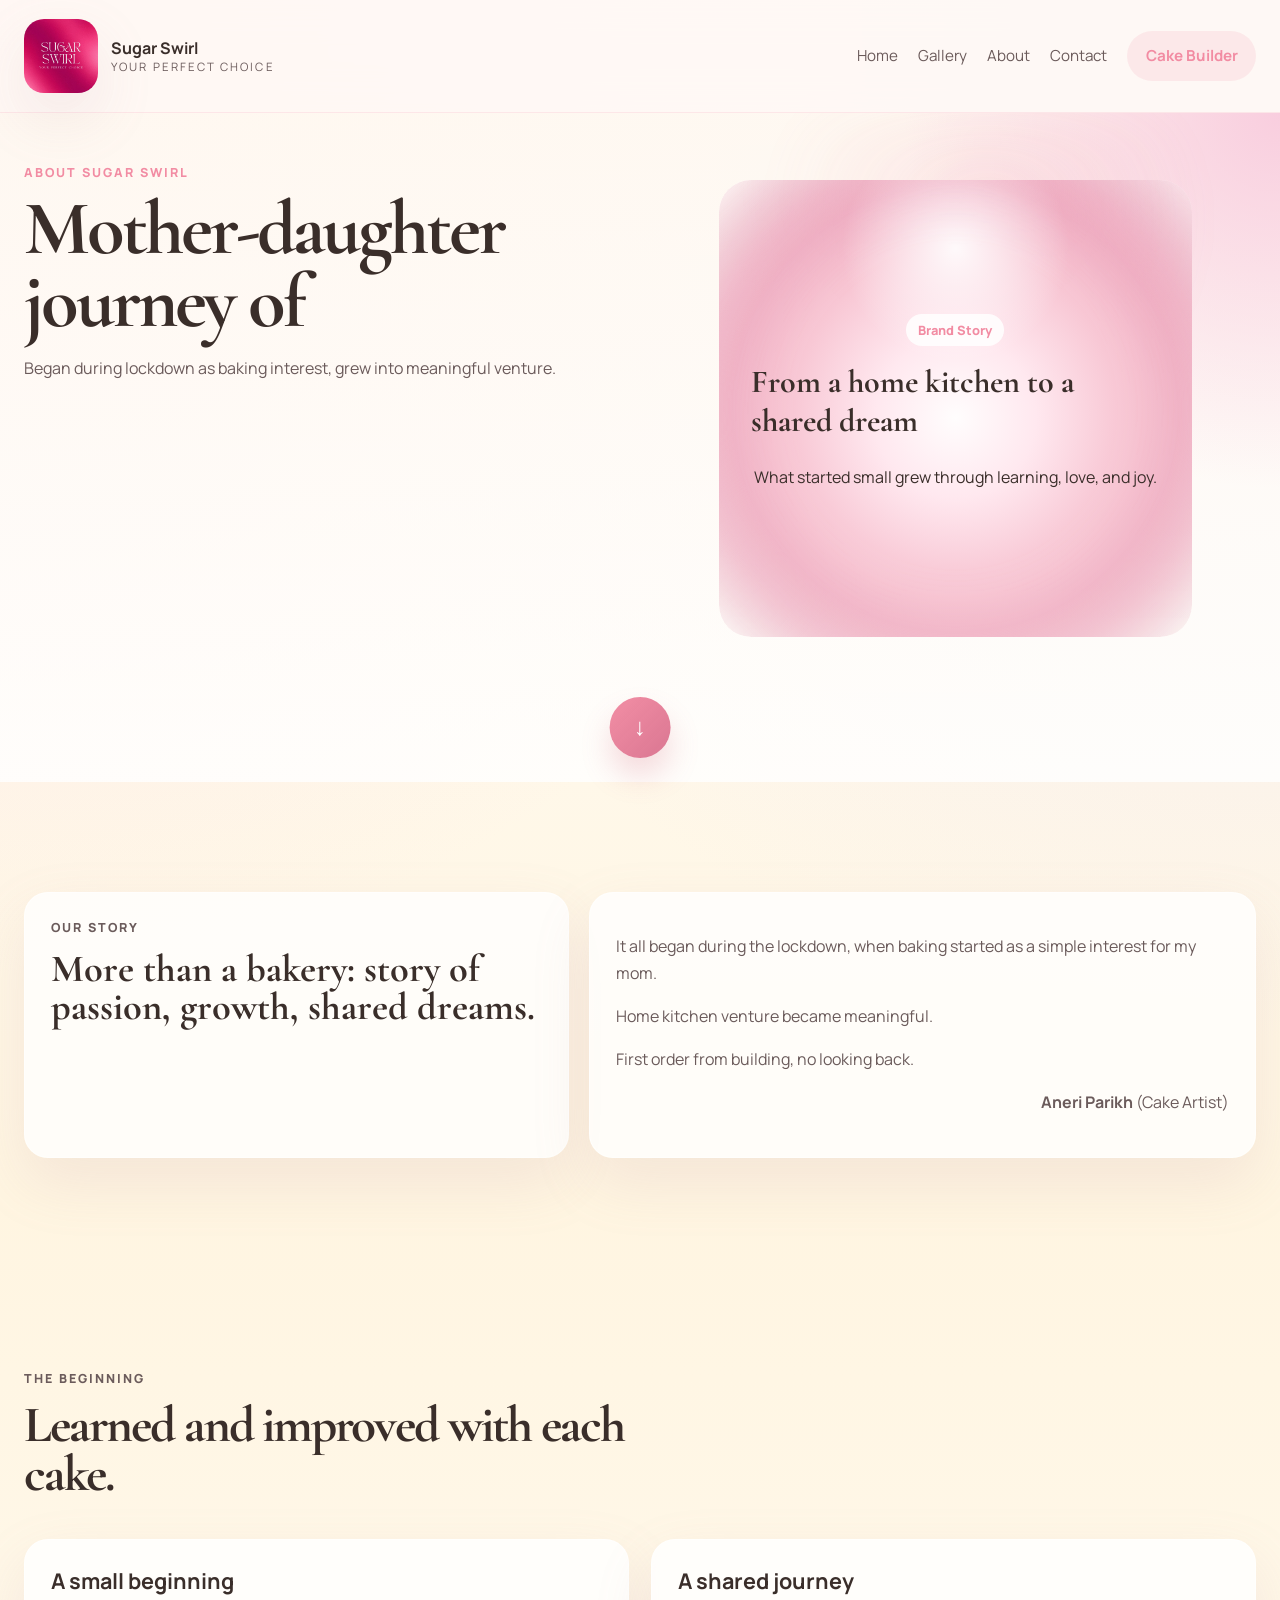
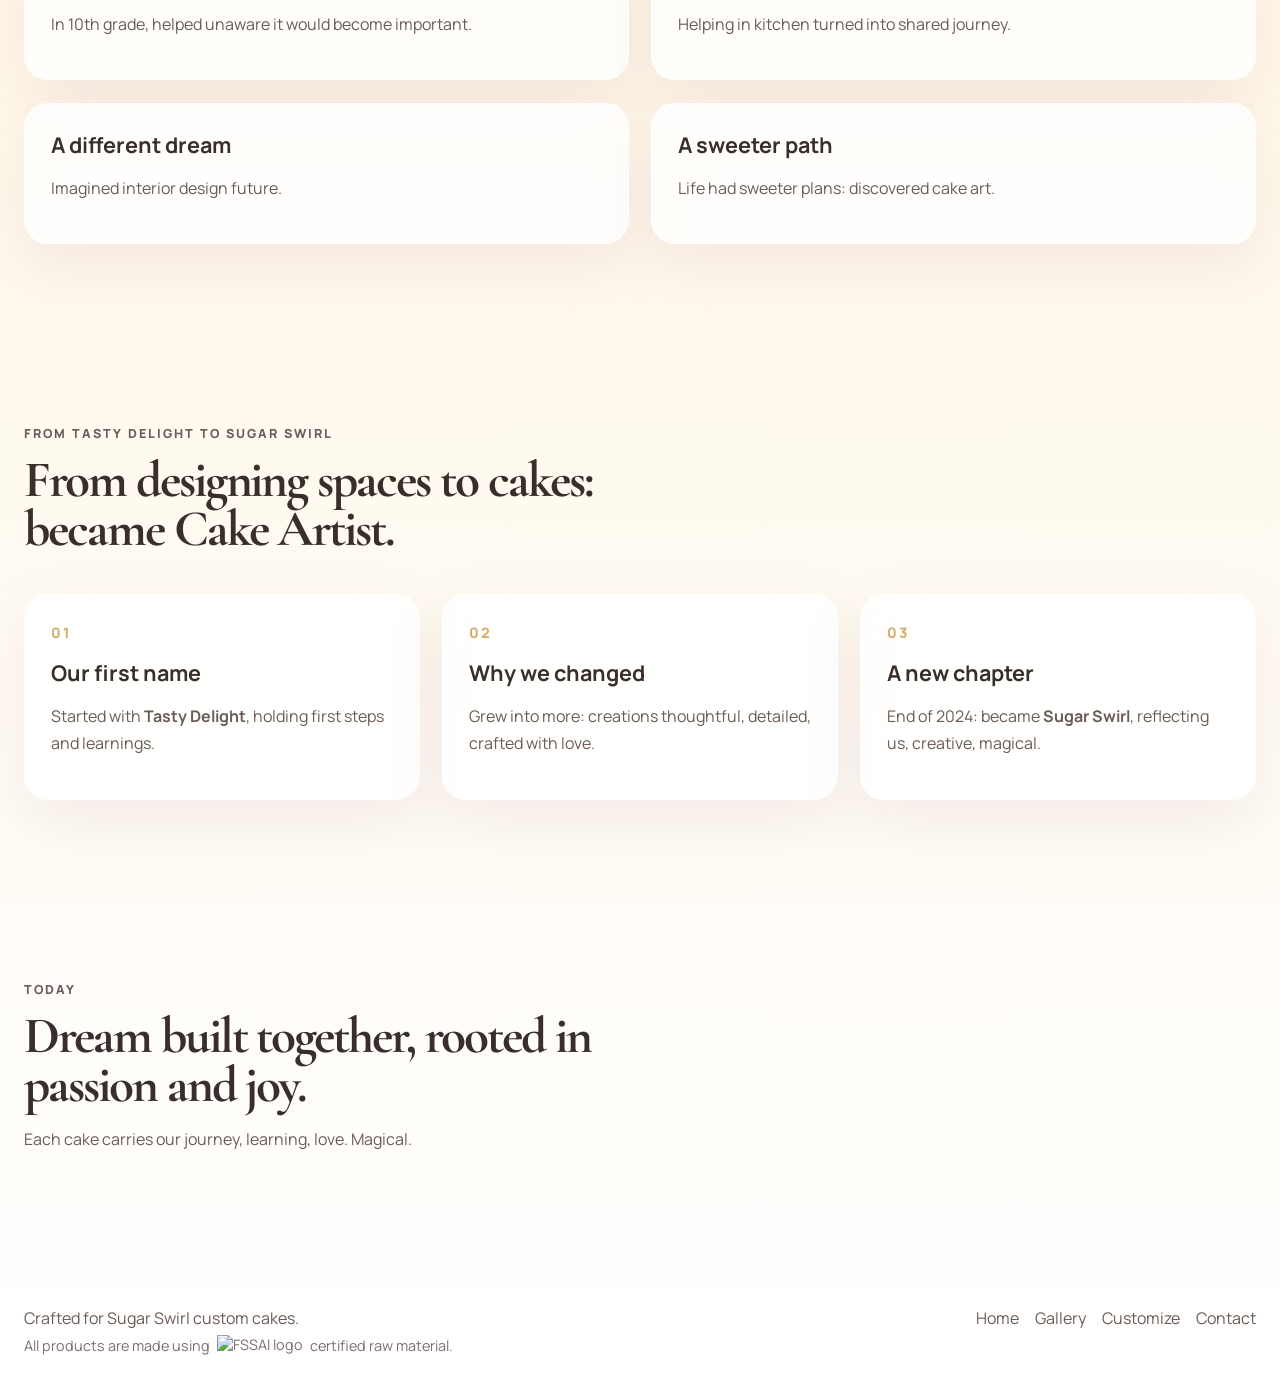
==== commit 7a8eea9c: "second commit" ====
--- a/about.html
+++ b/about.html
@@ -1,4 +1,4 @@
-<!DOCTYPE html>
+<!doctype html>
 <html lang="en">
   <head>
     <meta charset="UTF-8" />
@@ -6,7 +6,7 @@
     <meta name="viewport" content="width=device-width, initial-scale=1.0" />
     <meta
       name="description"
-      content="Read the story of Sugar Swirl, a mother-and-daughter cake journey that began during lockdown and grew from Tasty Delight into Sugar Swirl."
+      content="Story of Sugar Swirl: mother-daughter journey from lockdown baking to custom cakes."
     />
     <title>About Sugar Swirl</title>
     <link rel="preconnect" href="https://fonts.googleapis.com" />
@@ -45,13 +45,17 @@
       </header>
 
       <main>
-        <section class="hero portfolio-hero">
+        <section class="hero portfolio-hero about-hero">
           <div class="hero-copy reveal">
             <p class="eyebrow">About Sugar Swirl</p>
-            <h1>A mother-and-daughter journey built through passion, growth, and a shared dream.</h1>
+            <h1
+              class="typing-title"
+              data-text="Mother-daughter journey of passion and shared dreams."
+            >
+              Mother-daughter journey of passion and shared dreams.
+            </h1>
             <p class="hero-text">
-              Sugar Swirl began in the lockdown as a simple interest in baking and slowly turned into
-              something far more meaningful, one cake at a time.
+              Began during lockdown as baking interest, grew into meaningful venture.
             </p>
           </div>
 
@@ -59,46 +63,57 @@
             <article class="hero-card hero-card-main">
               <span class="card-tag">Brand Story</span>
               <h2>From a home kitchen to a shared dream</h2>
-              <p>What started small grew through learning, love, and the joy of creating something beautiful together.</p>
+              <p>What started small grew through learning, love, and joy.</p>
             </article>
+          </div>
+          <div class="scroll-container">
+            <button
+              class="scroll-button about-scroll-button"
+              type="button"
+              aria-label="Scroll to about content"
+            >
+              ↓
+            </button>
           </div>
         </section>
 
-        <section class="brand-notes reveal section-padding">
+        <section id="about-content" class="brand-notes reveal section-padding">
           <article>
             <p class="eyebrow">Our Story</p>
-            <h3>Sugar Swirl is more than just a bakery. It is a story of passion, growth, and a shared dream between a mother and daughter.</h3>
+            <h3>More than a bakery: story of passion, growth, shared dreams.</h3>
           </article>
           <article>
-            <p>It all began during the lockdown, when baking started as a simple interest for my mom.</p>
-            <p>What began in our home kitchen soon turned into something much more meaningful.</p>
-            <p>Her very first order came from within our own building, and from that moment on, there was no looking back.</p>
-            <p style="text-align: right"><strong>Aneri Parikh</strong> (Cake artist)</p>
+            <p>
+              It all began during the lockdown, when baking started as a simple interest for my mom.
+            </p>
+            <p>Home kitchen venture became meaningful.</p>
+            <p>First order from building, no looking back.</p>
+            <p style="text-align: right"><strong>Aneri Parikh</strong> (Cake Artist)</p>
           </article>
         </section>
 
         <section class="why-us section-padding">
           <div class="section-heading reveal">
             <p class="eyebrow">The Beginning</p>
-            <h2>With every cake, she learned, improved, and poured her heart into perfecting her craft.</h2>
+            <h2>Learned and improved with each cake.</h2>
           </div>
 
           <div class="benefit-grid">
             <article class="benefit-card reveal">
               <h3>A small beginning</h3>
-              <p>At that time, I was in 10th grade, just helping her out, unaware that this small beginning would slowly become such an important part of my life too.</p>
+              <p>In 10th grade, helped unaware it would become important.</p>
             </article>
             <article class="benefit-card reveal">
               <h3>A shared journey</h3>
-              <p>What started as lending a hand in the kitchen turned into a journey we now share together.</p>
+              <p>Helping in kitchen turned into shared journey.</p>
             </article>
             <article class="benefit-card reveal">
               <h3>A different dream</h3>
-              <p>I always imagined a future in interior design, creating spaces, working with aesthetics, and building something beautiful.</p>
+              <p>Imagined interior design future.</p>
             </article>
             <article class="benefit-card reveal">
               <h3>A sweeter path</h3>
-              <p>But life had sweeter plans. Somewhere along the way, I discovered a new kind of art, one that could be created, felt, and tasted.</p>
+              <p>Life had sweeter plans: discovered cake art.</p>
             </article>
           </div>
         </section>
@@ -106,24 +121,26 @@
         <section class="process section-padding">
           <div class="section-heading reveal">
             <p class="eyebrow">From Tasty Delight to Sugar Swirl</p>
-            <h2>From designing spaces, I found myself designing cakes, and that is when I truly became a cake artist.</h2>
+            <h2>From designing spaces to cakes: became Cake Artist.</h2>
           </div>
 
           <div class="process-grid">
             <article class="process-card reveal">
               <span>01</span>
               <h3>Our first name</h3>
-              <p>Our journey began with the name <strong>Tasty Delight</strong>, a name that holds our first steps, our early orders, and countless learning experiences.</p>
+              <p>Started with <strong>Tasty Delight</strong>, holding first steps and learnings.</p>
             </article>
             <article class="process-card reveal">
               <span>02</span>
               <h3>Why we changed</h3>
-              <p>As we grew, we realized we were becoming something more. Our creations were no longer just tasty, they were thoughtful, detailed, and crafted with love.</p>
+              <p>Grew into more: creations thoughtful, detailed, crafted with love.</p>
             </article>
             <article class="process-card reveal">
               <span>03</span>
               <h3>A new chapter</h3>
-              <p>At the end of 2024, we took a step forward and became <strong>Sugar Swirl</strong>, a name that truly reflects who we are today: a little more us, a little more creative, and a little more magical.</p>
+              <p>
+                End of 2024: became <strong>Sugar Swirl</strong>, reflecting us, creative, magical.
+              </p>
             </article>
           </div>
         </section>
@@ -131,8 +148,8 @@
         <section class="section-padding">
           <div class="section-heading reveal">
             <p class="eyebrow">Today</p>
-            <h2>Sugar Swirl stands as a dream built together, rooted in passion, creativity, and the joy of making people’s moments sweeter.</h2>
-            <p>Every cake we create carries a piece of our journey, our learning, and our love. And honestly, it has been nothing short of magical.</p>
+            <h2>Dream built together, rooted in passion and joy.</h2>
+            <p>Each cake carries our journey, learning, love. Magical.</p>
           </div>
         </section>
       </main>
--- a/styles.css
+++ b/styles.css
@@ -118,7 +118,9 @@
   object-fit: cover;
   border-radius: 20px;
   box-shadow: var(--shadow);
-  transition: transform 0.3s ease, box-shadow 0.3s ease;
+  transition:
+    transform 0.3s ease,
+    box-shadow 0.3s ease;
 }
 
 .brand-copy {
@@ -201,7 +203,10 @@
   background: rgba(255, 255, 255, 0.8);
   padding: 0.65rem;
   cursor: pointer;
-  transition: transform 0.25s ease, box-shadow 0.25s ease, border-color 0.25s ease;
+  transition:
+    transform 0.25s ease,
+    box-shadow 0.25s ease,
+    border-color 0.25s ease;
 }
 
 .menu-toggle span {
@@ -210,7 +215,9 @@
   height: 2px;
   background: var(--text);
   margin: 0.24rem 0;
-  transition: transform 0.25s ease, background-color 0.25s ease;
+  transition:
+    transform 0.25s ease,
+    background-color 0.25s ease;
 }
 
 .menu-toggle:hover,
@@ -226,18 +233,102 @@
 }
 
 .hero {
+  position: relative;
   display: grid;
   grid-template-columns: 1.1fr 0.9fr;
   gap: clamp(1.5rem, 3vw, 3.5rem);
   align-items: center;
   min-height: clamp(42rem, 88svh, 52rem);
-  padding:
-    var(--hero-space-top)
-    max(1.5rem, calc((100% - var(--content)) / 2))
+  padding: var(--hero-space-top) max(1.5rem, calc((100% - var(--content)) / 2))
     var(--hero-space-bottom);
   background:
     radial-gradient(circle at right top, rgba(248, 200, 220, 0.88), transparent 26%),
     linear-gradient(180deg, rgba(255, 249, 241, 0.92), rgba(255, 255, 255, 0.82));
+}
+
+.hero-copy {
+  align-self: start;
+}
+
+.portfolio-hero {
+  min-height: clamp(28rem, 65svh, 38rem);
+}
+
+.portfolio-hero.cake-builder-hero {
+  min-height: clamp(12rem, 26vh, 20rem);
+  align-items: start;
+  padding-bottom: 1rem;
+}
+
+.portfolio-hero.cake-builder-hero .hero-copy,
+.portfolio-hero.cake-builder-hero .hero-visual {
+  align-self: start;
+}
+
+.portfolio-hero.cake-builder-hero .scroll-container {
+  position: absolute;
+  left: 0.25rem;
+  bottom: 0.5rem;
+  right: auto;
+  transform: none;
+  width: auto;
+  justify-content: center;
+  z-index: 3;
+}
+
+.scroll-button {
+  width: 4rem;
+  height: 4rem;
+  display: inline-flex;
+  align-items: center;
+  justify-content: center;
+  border-radius: 999px;
+  border: none;
+  cursor: pointer;
+  background: linear-gradient(135deg, rgba(242, 140, 163, 0.98), rgba(216, 111, 140, 0.95));
+  color: #fff;
+  font-size: 1.6rem;
+  box-shadow: 0 22px 40px rgba(210, 95, 120, 0.22);
+  transition:
+    transform 0.28s ease,
+    box-shadow 0.28s ease,
+    background-color 0.28s ease;
+  animation: floatButton 2.8s ease-in-out infinite;
+}
+
+.scroll-button:hover,
+.scroll-button:focus-visible {
+  transform: translateY(-4px);
+  box-shadow: 0 24px 44px rgba(210, 95, 120, 0.3);
+}
+
+@keyframes floatButton {
+  0%,
+  100% {
+    transform: translateY(0);
+  }
+  50% {
+    transform: translateY(-6px);
+  }
+}
+
+.portfolio-hero.about-hero {
+  min-height: clamp(36rem, 72vh, 44rem);
+  padding-bottom: 5rem;
+}
+
+.portfolio-hero.about-hero .scroll-container {
+  position: absolute;
+  left: 50%;
+  bottom: 1.5rem;
+  transform: translateX(-50%);
+  width: auto;
+  z-index: 2;
+}
+
+.about-scroll-button {
+  position: static;
+  transform: none;
 }
 
 .eyebrow {
@@ -281,6 +372,59 @@
   flex-wrap: wrap;
   gap: 1rem;
   margin: 2rem 0;
+}
+
+.scroll-container {
+  display: flex;
+  justify-content: center;
+  width: 100%;
+  margin-top: 1.25rem;
+}
+
+.scroll-button {
+  width: 3.8rem;
+  height: 3.8rem;
+  display: inline-flex;
+  align-items: center;
+  justify-content: center;
+  border-radius: 999px;
+  border: none;
+  cursor: pointer;
+  background: linear-gradient(135deg, rgba(242, 140, 163, 0.98), rgba(216, 111, 140, 0.95));
+  color: #fff;
+  font-size: 1.5rem;
+  box-shadow: 0 18px 30px rgba(210, 95, 120, 0.22);
+  transition:
+    transform 0.28s ease,
+    box-shadow 0.28s ease,
+    background-color 0.28s ease;
+}
+
+.scroll-button:hover,
+.scroll-button:focus-visible {
+  transform: translateY(-2px);
+  box-shadow: 0 22px 34px rgba(210, 95, 120, 0.28);
+}
+
+.scroll-button:active {
+  transform: translateY(0) scale(0.98);
+}
+
+.portfolio-hero.cake-builder-hero .scroll-container {
+  position: absolute;
+  left: 50%;
+  bottom: 1.5rem;
+  transform: translateX(-50%);
+  width: 100%;
+  justify-content: center;
+  z-index: 1;
+}
+
+.portfolio-hero.cake-builder-hero .scroll-button {
+  width: 4rem;
+  height: 4rem;
+  font-size: 1.6rem;
+  animation: floatButton 2.8s ease-in-out infinite;
 }
 
 .primary-button,
@@ -398,13 +542,30 @@
 .hero-visual {
   position: relative;
   min-height: clamp(25rem, 42vw, 34rem);
+  overflow: visible;
+  animation: floatHero 14s ease-in-out infinite;
+}
+
+.hero-visual::before {
+  content: "";
+  position: absolute;
+  inset: 0;
+  z-index: 0;
+  transform: translateY(-6%) scale(1.05);
+  background: radial-gradient(circle at 50% 18%, rgba(242, 140, 163, 0.22), transparent 40%);
+  filter: blur(26px);
+  opacity: 0.85;
+  pointer-events: none;
 }
 
 .hero-card {
   position: absolute;
   border-radius: var(--radius-xl);
   box-shadow: var(--shadow);
-  transition: transform 0.35s ease, box-shadow 0.35s ease;
+  transition:
+    transform 0.35s ease,
+    box-shadow 0.35s ease;
+  z-index: 1;
 }
 
 .hero-card-main {
@@ -428,10 +589,27 @@
   border-radius: inherit;
   background:
     radial-gradient(circle at 50% 20%, rgba(255, 255, 255, 0.44), transparent 24%),
-    radial-gradient(circle at 50% 52%, rgba(248, 200, 220, 0.34) 0%, rgba(243, 170, 194, 0.28) 28%, rgba(230, 143, 170, 0.18) 56%, rgba(217, 119, 149, 0.06) 82%, transparent 100%);
+    radial-gradient(
+      circle at 50% 52%,
+      rgba(248, 200, 220, 0.34) 0%,
+      rgba(243, 170, 194, 0.28) 28%,
+      rgba(230, 143, 170, 0.18) 56%,
+      rgba(217, 119, 149, 0.06) 82%,
+      transparent 100%
+    );
   opacity: 1;
-  mask-image: radial-gradient(circle at center, #000 48%, rgba(0, 0, 0, 0.86) 68%, transparent 100%);
-  -webkit-mask-image: radial-gradient(circle at center, #000 48%, rgba(0, 0, 0, 0.86) 68%, transparent 100%);
+  mask-image: radial-gradient(
+    circle at center,
+    #000 48%,
+    rgba(0, 0, 0, 0.86) 68%,
+    transparent 100%
+  );
+  -webkit-mask-image: radial-gradient(
+    circle at center,
+    #000 48%,
+    rgba(0, 0, 0, 0.86) 68%,
+    transparent 100%
+  );
 }
 
 .hero-card-main > * {
@@ -454,15 +632,37 @@
   border-radius: 32px;
   box-shadow: 0 18px 36px rgba(182, 111, 140, 0.12);
   border: none;
-  mask-image: radial-gradient(circle at center, #000 62%, rgba(0, 0, 0, 0.92) 74%, transparent 100%);
-  -webkit-mask-image: radial-gradient(circle at center, #000 62%, rgba(0, 0, 0, 0.92) 74%, transparent 100%);
-  transition: transform 0.45s ease, filter 0.45s ease;
+  mask-image: radial-gradient(
+    circle at center,
+    #000 62%,
+    rgba(0, 0, 0, 0.92) 74%,
+    transparent 100%
+  );
+  -webkit-mask-image: radial-gradient(
+    circle at center,
+    #000 62%,
+    rgba(0, 0, 0, 0.92) 74%,
+    transparent 100%
+  );
+  transition:
+    transform 0.45s ease,
+    filter 0.45s ease;
 }
 
 .hero-visual:hover .hero-card-main,
 .hero-visual:focus-within .hero-card-main {
   transform: translateY(-5px);
   box-shadow: 0 24px 42px rgba(180, 132, 146, 0.14);
+}
+
+@keyframes floatHero {
+  0%,
+  100% {
+    transform: translateY(0);
+  }
+  50% {
+    transform: translateY(-4px);
+  }
 }
 
 .hero-visual:hover .hero-logo-image,
@@ -507,7 +707,9 @@
   border-top: 1px solid rgba(255, 255, 255, 0.56);
   border-bottom: 1px solid rgba(255, 255, 255, 0.56);
   box-shadow: 0 12px 40px rgba(161, 103, 118, 0.08);
-  transition: box-shadow 0.3s ease, transform 0.3s ease;
+  transition:
+    box-shadow 0.3s ease,
+    transform 0.3s ease;
 }
 
 .contact-bar:hover,
@@ -533,7 +735,9 @@
 .section-heading {
   max-width: 42rem;
   margin-bottom: 2.5rem;
-  transition: transform 0.28s ease, opacity 0.28s ease;
+  transition:
+    transform 0.28s ease,
+    opacity 0.28s ease;
 }
 
 .section-heading:hover,
@@ -605,7 +809,12 @@
   color: var(--muted);
   font-weight: 700;
   cursor: pointer;
-  transition: transform 0.22s ease, box-shadow 0.22s ease, border-color 0.22s ease, background-color 0.22s ease, color 0.22s ease;
+  transition:
+    transform 0.22s ease,
+    box-shadow 0.22s ease,
+    border-color 0.22s ease,
+    background-color 0.22s ease,
+    color 0.22s ease;
 }
 
 .filter-chip.active {
@@ -646,7 +855,9 @@
   background: var(--surface);
   border: 1px solid rgba(255, 255, 255, 0.5);
   box-shadow: var(--shadow);
-  transition: transform 0.28s ease, box-shadow 0.28s ease;
+  transition:
+    transform 0.28s ease,
+    box-shadow 0.28s ease;
 }
 
 .gallery-scroll {
@@ -729,7 +940,9 @@
   object-fit: cover;
   background-size: cover;
   background-position: center;
-  transition: transform 0.4s ease, filter 0.4s ease;
+  transition:
+    transform 0.4s ease,
+    filter 0.4s ease;
 }
 
 .gallery-card-portrait .gallery-photo,
@@ -897,7 +1110,10 @@
   background: rgba(255, 255, 255, 0.82);
   border: 1px solid rgba(255, 255, 255, 0.5);
   box-shadow: var(--shadow);
-  transition: transform 0.28s ease, box-shadow 0.28s ease, border-color 0.28s ease;
+  transition:
+    transform 0.28s ease,
+    box-shadow 0.28s ease,
+    border-color 0.28s ease;
 }
 
 .signature-card:hover,
@@ -941,7 +1157,9 @@
 .cake-card {
   overflow: hidden;
   border-radius: var(--radius-xl);
-  transition: transform 0.3s ease, opacity 0.3s ease;
+  transition:
+    transform 0.3s ease,
+    opacity 0.3s ease;
 }
 
 .cake-card.hidden {
@@ -957,7 +1175,9 @@
   min-height: 0;
   background-size: cover;
   background-position: center;
-  transition: transform 0.4s ease, filter 0.4s ease;
+  transition:
+    transform 0.4s ease,
+    filter 0.4s ease;
 }
 
 .cake-card:hover .cake-visual,
@@ -1084,7 +1304,11 @@
   color: var(--primary);
   font-size: 1.1rem;
   cursor: pointer;
-  transition: transform 0.22s ease, box-shadow 0.22s ease, border-color 0.22s ease, background-color 0.22s ease;
+  transition:
+    transform 0.22s ease,
+    box-shadow 0.22s ease,
+    border-color 0.22s ease,
+    background-color 0.22s ease;
 }
 
 .review-nav:hover,
@@ -1208,7 +1432,9 @@
 }
 
 .footer-links a {
-  transition: color 0.22s ease, transform 0.22s ease;
+  transition:
+    color 0.22s ease,
+    transform 0.22s ease;
 }
 
 .footer-links a:hover,
@@ -1228,7 +1454,10 @@
   background: rgba(255, 255, 255, 0.82);
   border: 1px solid rgba(255, 255, 255, 0.5);
   box-shadow: var(--shadow);
-  transition: transform 0.28s ease, box-shadow 0.28s ease, border-color 0.28s ease;
+  transition:
+    transform 0.28s ease,
+    box-shadow 0.28s ease,
+    border-color 0.28s ease;
 }
 
 .journey-card span,
@@ -1252,7 +1481,10 @@
   background: rgba(255, 255, 255, 0.82);
   border: 1px solid rgba(255, 255, 255, 0.5);
   box-shadow: var(--shadow);
-  transition: transform 0.3s ease, box-shadow 0.3s ease, border-color 0.3s ease;
+  transition:
+    transform 0.3s ease,
+    box-shadow 0.3s ease,
+    border-color 0.3s ease;
 }
 
 .customizer-shell:hover,
@@ -1326,7 +1558,10 @@
   background: rgba(255, 255, 255, 0.88);
   text-align: left;
   cursor: pointer;
-  transition: transform 0.25s ease, box-shadow 0.25s ease, border-color 0.25s ease;
+  transition:
+    transform 0.25s ease,
+    box-shadow 0.25s ease,
+    border-color 0.25s ease;
 }
 
 .option-card:hover,
@@ -1500,7 +1735,9 @@
   background-image:
     url("data:image/svg+xml,%3Csvg xmlns='http://www.w3.org/2000/svg' viewBox='0 0 320 240'%3E%3Cg fill='none' stroke='%23140c10' stroke-width='4' stroke-linecap='round' stroke-linejoin='round'%3E%3Crect x='116' y='30' width='88' height='158' rx='24'/%3E%3Cpath d='M146 42h28'/%3E%3Ccircle cx='160' cy='42' r='2' fill='%23140c10'/%3E%3Crect x='128' y='52' width='64' height='116' rx='10'/%3E%3Cpath d='M160 62v10'/%3E%3Cpath d='M160 56c4 3 4 6 0 8-4-2-4-5 0-8z'/%3E%3Cellipse cx='160' cy='84' rx='14' ry='5'/%3E%3Cpath d='M146 84v18'/%3E%3Cpath d='M174 84v18'/%3E%3Cellipse cx='160' cy='102' rx='14' ry='5'/%3E%3Cellipse cx='160' cy='114' rx='22' ry='6'/%3E%3Cpath d='M138 114v26'/%3E%3Cpath d='M182 114v26'/%3E%3Cellipse cx='160' cy='140' rx='22' ry='6'/%3E%3Cpath d='M214 128c8-5 17-3 20 5'/%3E%3Cpath d='M207 116c8-6 17-4 20 4'/%3E%3Cpath d='M200 103c8-6 17-4 20 4'/%3E%3Cpath d='M195 96c-4 12-2 28 8 39'/%3E%3Cpath d='M106 74l10-10'/%3E%3Cpath d='M204 74l10-10'/%3E%3Cpath d='M160 18v14'/%3E%3C/g%3E%3C/svg%3E"),
     linear-gradient(135deg, #cde7f0, #e6d6f2);
-  background-size: 58% auto, cover;
+  background-size:
+    58% auto,
+    cover;
   background-position: center, center;
   background-repeat: no-repeat, no-repeat;
 }
@@ -1509,7 +1746,9 @@
   background-image:
     url("data:image/svg+xml,%3Csvg xmlns='http://www.w3.org/2000/svg' viewBox='0 0 320 240'%3E%3Cg fill='none' stroke='%23140c10' stroke-width='4' stroke-linecap='round' stroke-linejoin='round'%3E%3Cpath d='M98 78c0-18 14-32 32-32h60c18 0 32 14 32 32v32c0 18-14 32-32 32h-46l-26 20 6-20h-2c-18 0-32-14-32-32z'/%3E%3Cpath d='M170 134l34-34'/%3E%3Cpath d='M159 145l11-11'/%3E%3Cpath d='M204 100l10 10'/%3E%3Cpath d='M154 150l-4 14 14-4'/%3E%3C/g%3E%3C/svg%3E"),
     linear-gradient(135deg, #fff5e1, #f8c8dc);
-  background-size: 56% auto, cover;
+  background-size:
+    56% auto,
+    cover;
   background-position: center, center;
   background-repeat: no-repeat, no-repeat;
 }
@@ -1518,8 +1757,12 @@
   background-image:
     url("data:image/svg+xml,%3Csvg xmlns='http://www.w3.org/2000/svg' viewBox='0 0 320 240'%3E%3Cg fill='none' stroke='%23000' stroke-width='4' stroke-linecap='round' stroke-linejoin='round'%3E%3Cellipse cx='160' cy='85' rx='42' ry='12'/%3E%3Cpath d='M118 85v58'/%3E%3Cpath d='M202 85v58'/%3E%3Cellipse cx='160' cy='143' rx='42' ry='12'/%3E%3C/g%3E%3C/svg%3E"),
     linear-gradient(135deg, rgba(248, 200, 220, 0.9), rgba(255, 245, 225, 0.95));
-  background-size: 44% auto, cover;
-  background-position: center 48%, center;
+  background-size:
+    44% auto,
+    cover;
+  background-position:
+    center 48%,
+    center;
   background-repeat: no-repeat, no-repeat;
 }
 
@@ -1527,8 +1770,12 @@
   background-image:
     url("data:image/svg+xml,%3Csvg xmlns='http://www.w3.org/2000/svg' viewBox='0 0 320 240'%3E%3Cg fill='none' stroke='%23000' stroke-width='4' stroke-linecap='round' stroke-linejoin='round'%3E%3Cellipse cx='160' cy='68' rx='32' ry='10'/%3E%3Cpath d='M128 68v40'/%3E%3Cpath d='M192 68v40'/%3E%3Cellipse cx='160' cy='108' rx='32' ry='10'/%3E%3Cellipse cx='160' cy='120' rx='52' ry='14'/%3E%3Cpath d='M108 120v58'/%3E%3Cpath d='M212 120v58'/%3E%3Cellipse cx='160' cy='178' rx='52' ry='14'/%3E%3C/g%3E%3C/svg%3E"),
     linear-gradient(135deg, rgba(248, 200, 220, 0.9), rgba(255, 245, 225, 0.95));
-  background-size: 44% auto, cover;
-  background-position: center 48%, center;
+  background-size:
+    44% auto,
+    cover;
+  background-position:
+    center 48%,
+    center;
   background-repeat: no-repeat, no-repeat;
 }
 
@@ -1536,8 +1783,12 @@
   background-image:
     url("data:image/svg+xml,%3Csvg xmlns='http://www.w3.org/2000/svg' viewBox='0 0 320 240'%3E%3Cg fill='none' stroke='%23000' stroke-width='4' stroke-linecap='round' stroke-linejoin='round'%3E%3Cellipse cx='160' cy='42' rx='22' ry='8'/%3E%3Cpath d='M138 42v26'/%3E%3Cpath d='M182 42v26'/%3E%3Cellipse cx='160' cy='68' rx='22' ry='8'/%3E%3Cellipse cx='160' cy='82' rx='34' ry='10'/%3E%3Cpath d='M126 82v38'/%3E%3Cpath d='M194 82v38'/%3E%3Cellipse cx='160' cy='120' rx='34' ry='10'/%3E%3Cellipse cx='160' cy='134' rx='54' ry='14'/%3E%3Cpath d='M106 134v58'/%3E%3Cpath d='M214 134v58'/%3E%3Cellipse cx='160' cy='192' rx='54' ry='14'/%3E%3C/g%3E%3C/svg%3E"),
     linear-gradient(135deg, rgba(248, 200, 220, 0.9), rgba(255, 245, 225, 0.95));
-  background-size: 44% auto, cover;
-  background-position: center 48%, center;
+  background-size:
+    44% auto,
+    cover;
+  background-position:
+    center 48%,
+    center;
   background-repeat: no-repeat, no-repeat;
 }
 
@@ -1545,8 +1796,12 @@
   background-image:
     url("data:image/svg+xml,%3Csvg xmlns='http://www.w3.org/2000/svg' viewBox='0 0 320 240'%3E%3Cg fill='none' stroke='%23000' stroke-width='4' stroke-linecap='round' stroke-linejoin='round'%3E%3Cellipse cx='160' cy='28' rx='18' ry='7'/%3E%3Cpath d='M142 28v22'/%3E%3Cpath d='M178 28v22'/%3E%3Cellipse cx='160' cy='50' rx='18' ry='7'/%3E%3Cellipse cx='160' cy='64' rx='28' ry='9'/%3E%3Cpath d='M132 64v28'/%3E%3Cpath d='M188 64v28'/%3E%3Cellipse cx='160' cy='92' rx='28' ry='9'/%3E%3Cellipse cx='160' cy='106' rx='38' ry='11'/%3E%3Cpath d='M122 106v34'/%3E%3Cpath d='M198 106v34'/%3E%3Cellipse cx='160' cy='140' rx='38' ry='11'/%3E%3Cellipse cx='160' cy='156' rx='52' ry='14'/%3E%3Cpath d='M108 156v44'/%3E%3Cpath d='M212 156v44'/%3E%3Cellipse cx='160' cy='200' rx='52' ry='14'/%3E%3C/g%3E%3C/svg%3E"),
     linear-gradient(135deg, rgba(248, 200, 220, 0.9), rgba(255, 245, 225, 0.95));
-  background-size: 44% auto, cover;
-  background-position: center 48%, center;
+  background-size:
+    44% auto,
+    cover;
+  background-position:
+    center 48%,
+    center;
   background-repeat: no-repeat, no-repeat;
 }
 
@@ -1648,7 +1903,10 @@
   background: rgba(255, 255, 255, 0.96);
   color: var(--text);
   font: inherit;
-  transition: border-color 0.22s ease, box-shadow 0.22s ease, background-color 0.22s ease;
+  transition:
+    border-color 0.22s ease,
+    box-shadow 0.22s ease,
+    background-color 0.22s ease;
 }
 
 .builder-input-card textarea {
@@ -1660,7 +1918,10 @@
   color: var(--text);
   font: inherit;
   resize: vertical;
-  transition: border-color 0.22s ease, box-shadow 0.22s ease, background-color 0.22s ease;
+  transition:
+    border-color 0.22s ease,
+    box-shadow 0.22s ease,
+    background-color 0.22s ease;
 }
 
 .builder-input-card input:hover,
@@ -1749,18 +2010,44 @@
 .portfolio-hero .hero-card-main::before {
   background:
     radial-gradient(circle at 50% 15%, rgba(255, 255, 255, 0.9), transparent 25%),
-    radial-gradient(circle at 50% 52%, #fffdfd 0%, #ffe8ef 24%, #f7c3d1 52%, #e792ae 78%, #cf7797 100%);
+    radial-gradient(
+      circle at 50% 52%,
+      #fffdfd 0%,
+      #ffe8ef 24%,
+      #f7c3d1 52%,
+      #e792ae 78%,
+      #cf7797 100%
+    );
 }
 
 .reveal {
-  opacity: 0;
-  transform: translateY(22px);
-  transition: opacity 0.8s ease, transform 0.8s ease;
+  opacity: 0.25;
+  transform: translateY(12px);
+  transition:
+    opacity 0.45s ease,
+    transform 0.45s ease;
+  will-change: opacity, transform;
 }
 
 .reveal.visible {
   opacity: 1;
   transform: translateY(0);
+}
+
+.typing-title {
+  display: inline-block;
+  white-space: pre-wrap;
+  overflow-wrap: break-word;
+}
+
+@keyframes typingCursor {
+  0%,
+  100% {
+    opacity: 1;
+  }
+  50% {
+    opacity: 0;
+  }
 }
 
 @media (prefers-reduced-motion: reduce) {
@@ -1916,7 +2203,6 @@
     border-width: 8px;
   }
 
-
   .hero-card-main h2 {
     font-size: 1.7rem;
   }
@@ -1970,3 +2256,219 @@
     flex-direction: column;
   }
 }
+
+@media (max-width: 480px) {
+  :root {
+    --content: min(100% - 0.8rem, 100%);
+  }
+
+  .site-header {
+    padding: 0.9rem 0.5rem;
+    gap: 0.75rem;
+  }
+
+  .brand {
+    gap: 0.5rem;
+  }
+
+  .brand-logo {
+    width: 3.2rem;
+    height: 3.2rem;
+    border-radius: 12px;
+  }
+
+  .brand-copy strong {
+    font-size: 0.82rem;
+  }
+
+  .brand-copy small {
+    font-size: 0.56rem;
+    letter-spacing: 0.1em;
+  }
+
+  .hero h1,
+  .section-heading h2,
+  .order-copy h2 {
+    font-size: clamp(1.8rem, 5vw, 3rem) !important;
+  }
+
+  .hero,
+  .section-padding,
+  .contact-bar,
+  .instagram-strip,
+  .portfolio-hero {
+    padding: 1rem 0.5rem;
+  }
+
+  .hero {
+    gap: 0.75rem;
+  }
+
+  .hero-copy {
+    padding: 0;
+  }
+
+  .hero-card-main {
+    inset: 0 0 6rem;
+    padding: 1rem;
+  }
+
+  .hero-logo-image {
+    width: min(100%, 14rem);
+  }
+
+  .hero-card-main h2 {
+    font-size: 1.4rem;
+    margin: 0.6rem 0 0.4rem;
+  }
+
+  .hero-card-main p {
+    font-size: 0.85rem;
+  }
+
+  .eyebrow {
+    font-size: 0.7rem;
+    margin-bottom: 0.4rem;
+  }
+
+  .hero-text,
+  .section-heading p {
+    font-size: 0.9rem;
+    line-height: 1.5;
+  }
+
+  .hero-actions,
+  .contact-bar-actions {
+    gap: 0.6rem;
+    margin: 1.2rem 0;
+  }
+
+  .primary-button,
+  .secondary-button,
+  .whatsapp-button {
+    padding: 0.8rem 1rem;
+    font-size: 0.9rem;
+    min-height: 2.8rem;
+  }
+
+  .trust-row {
+    flex-direction: column;
+    gap: 0.5rem;
+  }
+
+  .trust-row li {
+    padding: 0.5rem 0.75rem;
+    font-size: 0.78rem;
+  }
+
+  .hero-visual {
+    min-height: clamp(15rem, 50vw, 20rem);
+  }
+
+  .card-tag {
+    font-size: 0.7rem;
+    padding: 0.35rem 0.6rem;
+  }
+
+  .cake-grid,
+  .journey-grid,
+  .benefit-grid,
+  .process-grid,
+  .contact-bar {
+    gap: 0.8rem;
+  }
+
+  .cake-card,
+  .journey-card,
+  .benefit-card,
+  .process-card {
+    padding: 1rem;
+  }
+
+  .cake-visual {
+    height: 10rem;
+  }
+
+  .option-card {
+    padding: 0.9rem;
+  }
+
+  .option-grid-three,
+  .option-grid-four {
+    gap: 0.6rem;
+  }
+
+  .option-card h3 {
+    font-size: 1rem;
+    margin: 0.5rem 0 0.2rem;
+  }
+
+  .option-card p {
+    font-size: 0.8rem;
+  }
+
+  .option-art {
+    height: 4rem;
+  }
+
+  .builder-heading {
+    gap: 0.5rem;
+  }
+
+  .builder-heading h2 {
+    font-size: 1.3rem;
+  }
+
+  .builder-heading p {
+    font-size: 0.85rem;
+  }
+
+  .builder-input-card,
+  .builder-input-shell {
+    padding: 1rem;
+  }
+
+  .builder-input-card span {
+    font-size: 0.9rem;
+  }
+
+  .builder-input-card input,
+  .builder-input-card textarea {
+    padding: 0.7rem;
+    font-size: 1rem;
+  }
+
+  .summary-card {
+    padding: 1rem;
+  }
+
+  .summary-card p {
+    font-size: 0.85rem;
+    margin-bottom: 0.6rem;
+  }
+
+  .customizer-progress-bar {
+    height: 3px;
+  }
+
+  .customizer-progress p {
+    font-size: 0.85rem;
+  }
+
+  .site-footer {
+    padding: 1rem;
+    gap: 1rem;
+  }
+
+  .site-footer > div {
+    gap: 0.4rem;
+  }
+
+  .site-footer p {
+    font-size: 0.8rem;
+  }
+
+  .footer-fssai-logo {
+    height: 1.2rem;
+  }
+}
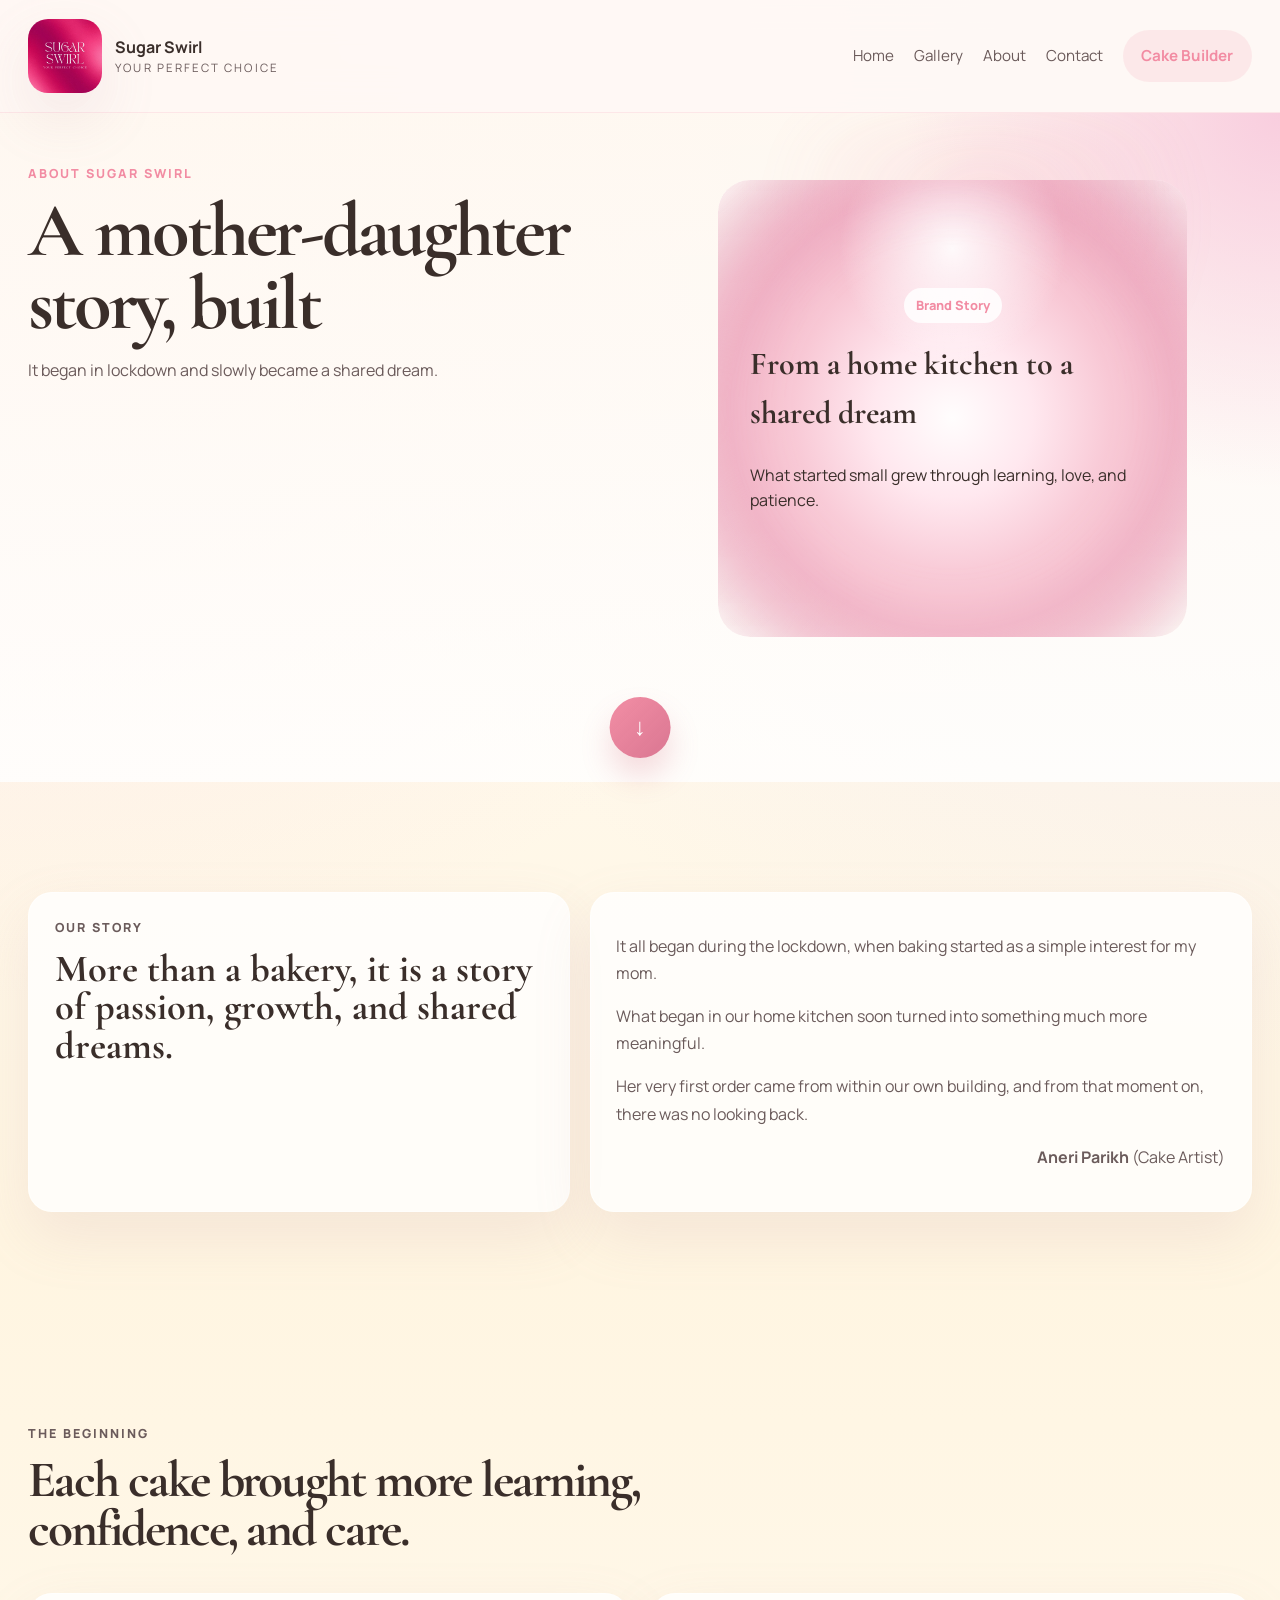
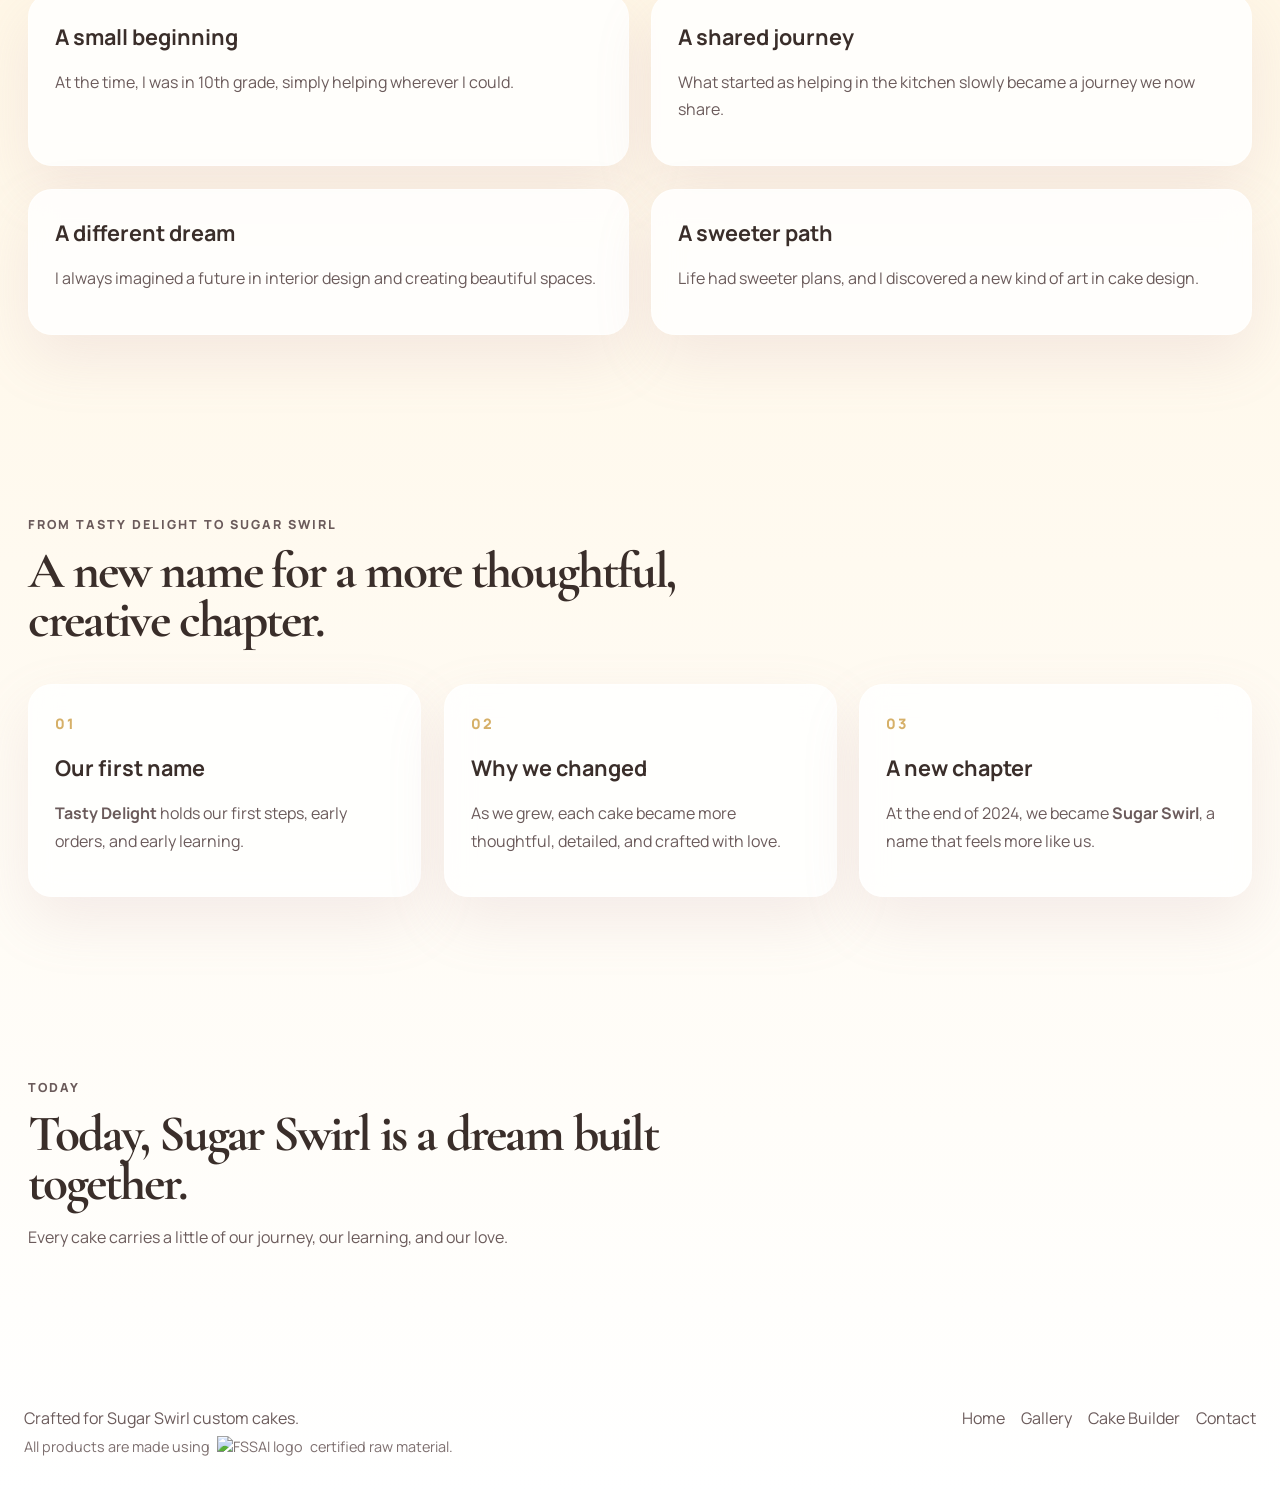
==== commit b969a268: "third commit" ====
--- a/about.html
+++ b/about.html
@@ -48,22 +48,17 @@
         <section class="hero portfolio-hero about-hero">
           <div class="hero-copy reveal">
             <p class="eyebrow">About Sugar Swirl</p>
-            <h1
-              class="typing-title"
-              data-text="Mother-daughter journey of passion and shared dreams."
-            >
-              Mother-daughter journey of passion and shared dreams.
+            <h1 class="typing-title" data-text="A mother-daughter story, built one cake at a time.">
+              A mother-daughter story, built one cake at a time.
             </h1>
-            <p class="hero-text">
-              Began during lockdown as baking interest, grew into meaningful venture.
-            </p>
+            <p class="hero-text">It began in lockdown and slowly became a shared dream.</p>
           </div>
 
           <div class="hero-visual reveal">
             <article class="hero-card hero-card-main">
               <span class="card-tag">Brand Story</span>
               <h2>From a home kitchen to a shared dream</h2>
-              <p>What started small grew through learning, love, and joy.</p>
+              <p>What started small grew through learning, love, and patience.</p>
             </article>
           </div>
           <div class="scroll-container">
@@ -80,14 +75,17 @@
         <section id="about-content" class="brand-notes reveal section-padding">
           <article>
             <p class="eyebrow">Our Story</p>
-            <h3>More than a bakery: story of passion, growth, shared dreams.</h3>
+            <h3>More than a bakery, it is a story of passion, growth, and shared dreams.</h3>
           </article>
           <article>
             <p>
               It all began during the lockdown, when baking started as a simple interest for my mom.
             </p>
-            <p>Home kitchen venture became meaningful.</p>
-            <p>First order from building, no looking back.</p>
+            <p>What began in our home kitchen soon turned into something much more meaningful.</p>
+            <p>
+              Her very first order came from within our own building, and from that moment on,
+              there was no looking back.
+            </p>
             <p style="text-align: right"><strong>Aneri Parikh</strong> (Cake Artist)</p>
           </article>
         </section>
@@ -95,25 +93,25 @@
         <section class="why-us section-padding">
           <div class="section-heading reveal">
             <p class="eyebrow">The Beginning</p>
-            <h2>Learned and improved with each cake.</h2>
+            <h2>Each cake brought more learning, confidence, and care.</h2>
           </div>
 
           <div class="benefit-grid">
             <article class="benefit-card reveal">
               <h3>A small beginning</h3>
-              <p>In 10th grade, helped unaware it would become important.</p>
+              <p>At the time, I was in 10th grade, simply helping wherever I could.</p>
             </article>
             <article class="benefit-card reveal">
               <h3>A shared journey</h3>
-              <p>Helping in kitchen turned into shared journey.</p>
+              <p>What started as helping in the kitchen slowly became a journey we now share.</p>
             </article>
             <article class="benefit-card reveal">
               <h3>A different dream</h3>
-              <p>Imagined interior design future.</p>
+              <p>I always imagined a future in interior design and creating beautiful spaces.</p>
             </article>
             <article class="benefit-card reveal">
               <h3>A sweeter path</h3>
-              <p>Life had sweeter plans: discovered cake art.</p>
+              <p>Life had sweeter plans, and I discovered a new kind of art in cake design.</p>
             </article>
           </div>
         </section>
@@ -121,26 +119,24 @@
         <section class="process section-padding">
           <div class="section-heading reveal">
             <p class="eyebrow">From Tasty Delight to Sugar Swirl</p>
-            <h2>From designing spaces to cakes: became Cake Artist.</h2>
+            <h2>A new name for a more thoughtful, creative chapter.</h2>
           </div>
 
           <div class="process-grid">
             <article class="process-card reveal">
               <span>01</span>
               <h3>Our first name</h3>
-              <p>Started with <strong>Tasty Delight</strong>, holding first steps and learnings.</p>
+              <p><strong>Tasty Delight</strong> holds our first steps, early orders, and early learning.</p>
             </article>
             <article class="process-card reveal">
               <span>02</span>
               <h3>Why we changed</h3>
-              <p>Grew into more: creations thoughtful, detailed, crafted with love.</p>
+              <p>As we grew, each cake became more thoughtful, detailed, and crafted with love.</p>
             </article>
             <article class="process-card reveal">
               <span>03</span>
               <h3>A new chapter</h3>
-              <p>
-                End of 2024: became <strong>Sugar Swirl</strong>, reflecting us, creative, magical.
-              </p>
+              <p>At the end of 2024, we became <strong>Sugar Swirl</strong>, a name that feels more like us.</p>
             </article>
           </div>
         </section>
@@ -148,8 +144,8 @@
         <section class="section-padding">
           <div class="section-heading reveal">
             <p class="eyebrow">Today</p>
-            <h2>Dream built together, rooted in passion and joy.</h2>
-            <p>Each cake carries our journey, learning, love. Magical.</p>
+            <h2>Today, Sugar Swirl is a dream built together.</h2>
+            <p>Every cake carries a little of our journey, our learning, and our love.</p>
           </div>
         </section>
       </main>
@@ -170,7 +166,7 @@
         <div class="footer-links">
           <a href="index.html">Home</a>
           <a href="portfolio.html">Gallery</a>
-          <a href="customize.html">Customize</a>
+          <a href="customize.html">Cake Builder</a>
           <a href="contact.html">Contact</a>
         </div>
       </footer>
--- a/styles.css
+++ b/styles.css
@@ -18,6 +18,7 @@
   --radius-md: 18px;
   --container: min(100%, 100vw);
   --content: min(1360px, calc(100% - 3rem));
+  --page-gutter: clamp(0.9rem, 2.2vw, 1.8rem);
   --section-space: clamp(4rem, 7vw, 6rem);
   --hero-space-top: clamp(2rem, 4vw, 3.5rem);
   --hero-space-bottom: clamp(2rem, 4vw, 3rem);
@@ -37,6 +38,7 @@
   margin: 0;
   font-family: "Manrope", sans-serif;
   color: var(--text);
+  line-height: 1.55;
   min-width: 100%;
   overflow-x: hidden;
   background:
@@ -96,7 +98,7 @@
   justify-content: space-between;
   gap: 1rem;
   width: 100%;
-  padding: 1.2rem max(1.5rem, calc((100% - var(--content)) / 2));
+  padding: 1.2rem max(var(--page-gutter), calc((100% - var(--content)) / 2));
   position: sticky;
   top: 0;
   z-index: 20;
@@ -239,7 +241,7 @@
   gap: clamp(1.5rem, 3vw, 3.5rem);
   align-items: center;
   min-height: clamp(42rem, 88svh, 52rem);
-  padding: var(--hero-space-top) max(1.5rem, calc((100% - var(--content)) / 2))
+  padding: var(--hero-space-top) max(var(--page-gutter), calc((100% - var(--content)) / 2))
     var(--hero-space-bottom);
   background:
     radial-gradient(circle at right top, rgba(248, 200, 220, 0.88), transparent 26%),
@@ -392,12 +394,18 @@
   cursor: pointer;
   background: linear-gradient(135deg, rgba(242, 140, 163, 0.98), rgba(216, 111, 140, 0.95));
   color: #fff;
-  font-size: 1.5rem;
+  font-size: 0;
   box-shadow: 0 18px 30px rgba(210, 95, 120, 0.22);
   transition:
     transform 0.28s ease,
     box-shadow 0.28s ease,
     background-color 0.28s ease;
+}
+
+.scroll-button::before {
+  content: "\2193";
+  font-size: 1.5rem;
+  line-height: 1;
 }
 
 .scroll-button:hover,
@@ -423,8 +431,11 @@
 .portfolio-hero.cake-builder-hero .scroll-button {
   width: 4rem;
   height: 4rem;
+  animation: floatButton 2.8s ease-in-out infinite;
+}
+
+.portfolio-hero.cake-builder-hero .scroll-button::before {
   font-size: 1.6rem;
-  animation: floatButton 2.8s ease-in-out infinite;
 }
 
 .primary-button,
@@ -690,7 +701,7 @@
 }
 
 .section-padding {
-  padding: var(--section-space) max(1.5rem, calc((100% - var(--content)) / 2));
+  padding: var(--section-space) max(var(--page-gutter), calc((100% - var(--content)) / 2));
 }
 
 .contact-bar {
@@ -699,7 +710,7 @@
   gap: 1.4rem;
   align-items: center;
   margin: 0 0 2rem;
-  padding: 1.7rem max(1.8rem, calc((100% - var(--content)) / 2));
+  padding: 1.7rem max(var(--page-gutter), calc((100% - var(--content)) / 2));
   border-radius: 0;
   background:
     linear-gradient(135deg, rgba(255, 245, 225, 0.96), rgba(255, 255, 255, 0.9)),
@@ -892,6 +903,24 @@
     background-color 0.22s ease;
 }
 
+.audio-icon {
+  font-size: 0;
+  line-height: 1;
+}
+
+.audio-icon-muted::before,
+.audio-icon-unmuted::before {
+  font-size: 1.2rem;
+}
+
+.audio-icon-muted::before {
+  content: "\1F508";
+}
+
+.audio-icon-unmuted::before {
+  content: "\1F50A";
+}
+
 .gallery-audio-toggle:hover,
 .gallery-audio-toggle:focus-visible {
   transform: translateY(-2px);
@@ -1070,7 +1099,7 @@
   gap: 1.4rem;
   align-items: center;
   margin: 0 0 1.5rem;
-  padding: 1.8rem max(1.8rem, calc((100% - var(--content)) / 2));
+  padding: 1.8rem max(var(--page-gutter), calc((100% - var(--content)) / 2));
   border-radius: 0;
   background:
     linear-gradient(135deg, rgba(255, 245, 225, 0.92), rgba(255, 255, 255, 0.82)),
@@ -1202,6 +1231,15 @@
     linear-gradient(180deg, #fff5e1 0%, #f7ebd8 34%, #fef9f2 75%);
 }
 
+.custom-cake-set {
+  background-image:
+    linear-gradient(180deg, rgba(58, 46, 42, 0.04), rgba(58, 46, 42, 0.1)),
+    url("assets/insta cakes set.jpg");
+  background-size: cover, cover;
+  background-position: center, center;
+  background-repeat: no-repeat, no-repeat;
+}
+
 .confetti-pop {
   background:
     radial-gradient(circle at 20% 24%, #f28ca3 0%, transparent 11%),
@@ -1210,10 +1248,28 @@
     linear-gradient(180deg, #fff5e1 0%, #f8c8dc 100%);
 }
 
+.cookie-tin {
+  background-image:
+    linear-gradient(180deg, rgba(58, 46, 42, 0.04), rgba(58, 46, 42, 0.12)),
+    url("assets/insta cookie tin.jpg");
+  background-size: cover, cover;
+  background-position: center, center;
+  background-repeat: no-repeat, no-repeat;
+}
+
 .cocoa-luxe {
   background:
     radial-gradient(circle at 50% 18%, #fff2dc 0%, transparent 15%),
     linear-gradient(180deg, #845444 0%, #5a342b 42%, #2a1815 100%);
+}
+
+.assorted-brownies {
+  background-image:
+    linear-gradient(180deg, rgba(58, 46, 42, 0.06), rgba(58, 46, 42, 0.16)),
+    url("assets/brownie pack.jpg");
+  background-size: cover, cover;
+  background-position: center, center;
+  background-repeat: no-repeat, no-repeat;
 }
 
 .cake-content {
@@ -1394,6 +1450,8 @@
 .site-footer {
   display: flex;
   justify-content: space-between;
+  align-items: flex-start;
+  flex-wrap: wrap;
   gap: 1rem;
   padding: 1.6rem 0 2.2rem;
   color: var(--muted);
@@ -2076,37 +2134,71 @@
   }
 }
 
+/* Large desktop: preserve the composition while giving wide screens more breathing room. */
+@media (min-width: 1500px) {
+  :root {
+    --content: min(1500px, calc(100% - 5rem));
+    --section-space: clamp(4.5rem, 6vw, 7rem);
+  }
+
+  .hero {
+    min-height: clamp(44rem, 84vh, 56rem);
+  }
+
+  .gallery-scroll {
+    height: min(48rem, 74vh);
+  }
+}
+
+/* Tablet and small desktop: keep the premium layout, but reduce density more gradually. */
+@media (max-width: 1180px) {
+  :root {
+    --content: min(100% - 2.25rem, 1180px);
+  }
+
+  .hero {
+    grid-template-columns: 1fr 0.88fr;
+    gap: clamp(1.25rem, 2.5vw, 2.4rem);
+    min-height: clamp(34rem, 72vh, 44rem);
+  }
+
+  .contact-bar,
+  .instagram-strip,
+  .brand-notes {
+    grid-template-columns: 1fr;
+  }
+
+  .cake-grid,
+  .benefit-grid,
+  .process-grid {
+    grid-template-columns: repeat(2, minmax(0, 1fr));
+  }
+
+  .option-grid-three {
+    grid-template-columns: repeat(2, minmax(0, 1fr));
+  }
+
+  .option-grid-four {
+    grid-template-columns: repeat(3, minmax(0, 1fr));
+  }
+
+  .gallery-columns {
+    grid-template-columns: repeat(2, minmax(0, 1fr));
+  }
+
+  .gallery-scroll {
+    height: min(38rem, 66vh);
+  }
+}
+
+/* Tablet portrait: stack major regions and simplify actions for touch. */
 @media (max-width: 980px) {
   .hero,
-  .contact-bar,
   .journey-grid,
-  .brand-notes,
   .order,
-  .process-grid,
-  .cake-grid,
-  .benefit-grid,
   .stats,
-  .gallery-grid,
-  .instagram-strip,
   .signature-grid,
-  .option-grid-three,
-  .option-grid-four,
   .builder-input-grid {
-    grid-template-columns: 1fr;
-  }
-
-  .gallery-scroll {
-    height: auto;
-    overflow: visible;
-    mask-image: none;
-  }
-
-  .gallery-audio-toggle {
-    right: 0.75rem;
-    bottom: 0.75rem;
-  }
-
-  .gallery-columns {
     grid-template-columns: 1fr;
   }
 
@@ -2117,11 +2209,21 @@
   }
 
   .hero-visual {
-    min-height: clamp(22rem, 70vw, 28rem);
+    min-height: clamp(20rem, 54vw, 27rem);
+    order: -1;
   }
 
   .hero-card-main {
-    inset: 2% 7% 12% 0;
+    inset: 0;
+    padding: clamp(1.35rem, 3vw, 1.8rem);
+  }
+
+  .contact-bar-actions,
+  .hero-actions,
+  .instagram-actions {
+    display: grid;
+    grid-template-columns: repeat(2, minmax(0, 1fr));
+    align-items: stretch;
   }
 
   .site-nav {
@@ -2146,9 +2248,11 @@
   }
 }
 
+/* Mobile-first tablet breakpoint: collapse card grids, calm motion, and keep copy readable. */
 @media (max-width: 720px) {
   :root {
     --content: min(100% - 1.2rem, 100%);
+    --page-gutter: 0.75rem;
   }
 
   .site-header {
@@ -2187,15 +2291,18 @@
     gap: 1.25rem;
   }
 
+  .hero-text,
+  .section-heading p,
+  .brand-notes p,
+  .contact-bar p,
+  .instagram-strip p {
+    max-width: 60ch;
+  }
+
   .hero h1,
   .section-heading h2,
   .order-copy h2 {
     line-height: 1;
-  }
-
-  .hero-card-main {
-    inset: 0 0 7rem;
-    padding: 1.35rem;
   }
 
   .hero-logo-image {
@@ -2214,7 +2321,6 @@
     padding-bottom: 1.3rem;
   }
 
-  .gallery-grid,
   .cake-grid,
   .benefit-grid,
   .signature-grid,
@@ -2222,8 +2328,18 @@
   .order,
   .stats,
   .journey-grid,
-  .builder-controls {
+  .builder-controls,
+  .option-grid-three,
+  .option-grid-four,
+  .gallery-columns {
+    grid-template-columns: 1fr;
     gap: 1rem;
+  }
+
+  .contact-bar-actions,
+  .hero-actions,
+  .instagram-actions {
+    grid-template-columns: 1fr;
   }
 
   .builder-controls {
@@ -2252,14 +2368,31 @@
     display: none;
   }
 
+  .gallery-scroll {
+    height: auto;
+    overflow: visible;
+    mask-image: none;
+  }
+
+  .gallery-column {
+    transform: none !important;
+  }
+
+  .gallery-audio-toggle {
+    right: 0.75rem;
+    bottom: 0.75rem;
+  }
+
   .site-footer {
     flex-direction: column;
   }
 }
 
+/* Compact mobile polish: larger tap targets, tighter spacing, and calmer hero proportions. */
 @media (max-width: 480px) {
   :root {
     --content: min(100% - 0.8rem, 100%);
+    --page-gutter: 0.5rem;
   }
 
   .site-header {
@@ -2308,11 +2441,6 @@
     padding: 0;
   }
 
-  .hero-card-main {
-    inset: 0 0 6rem;
-    padding: 1rem;
-  }
-
   .hero-logo-image {
     width: min(100%, 14rem);
   }
@@ -2362,7 +2490,7 @@
   }
 
   .hero-visual {
-    min-height: clamp(15rem, 50vw, 20rem);
+    min-height: clamp(14rem, 60vw, 18rem);
   }
 
   .card-tag {
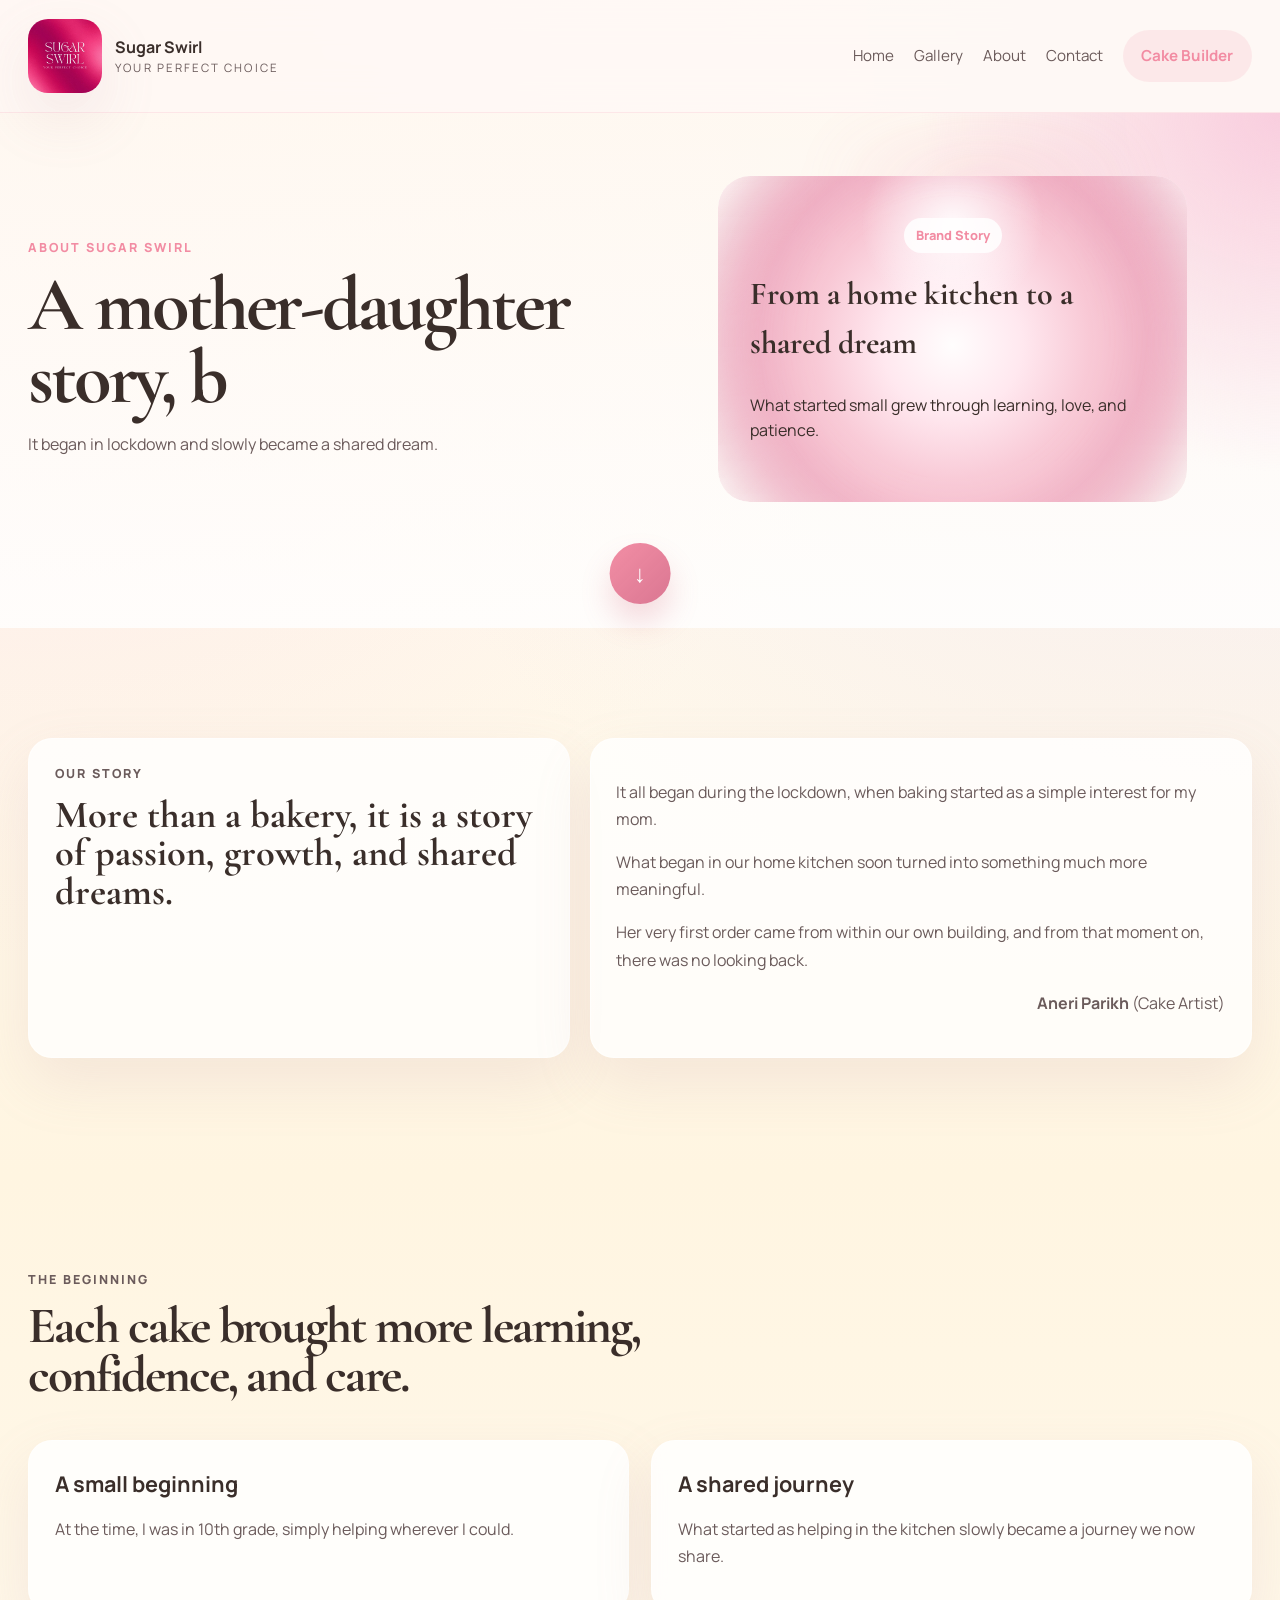
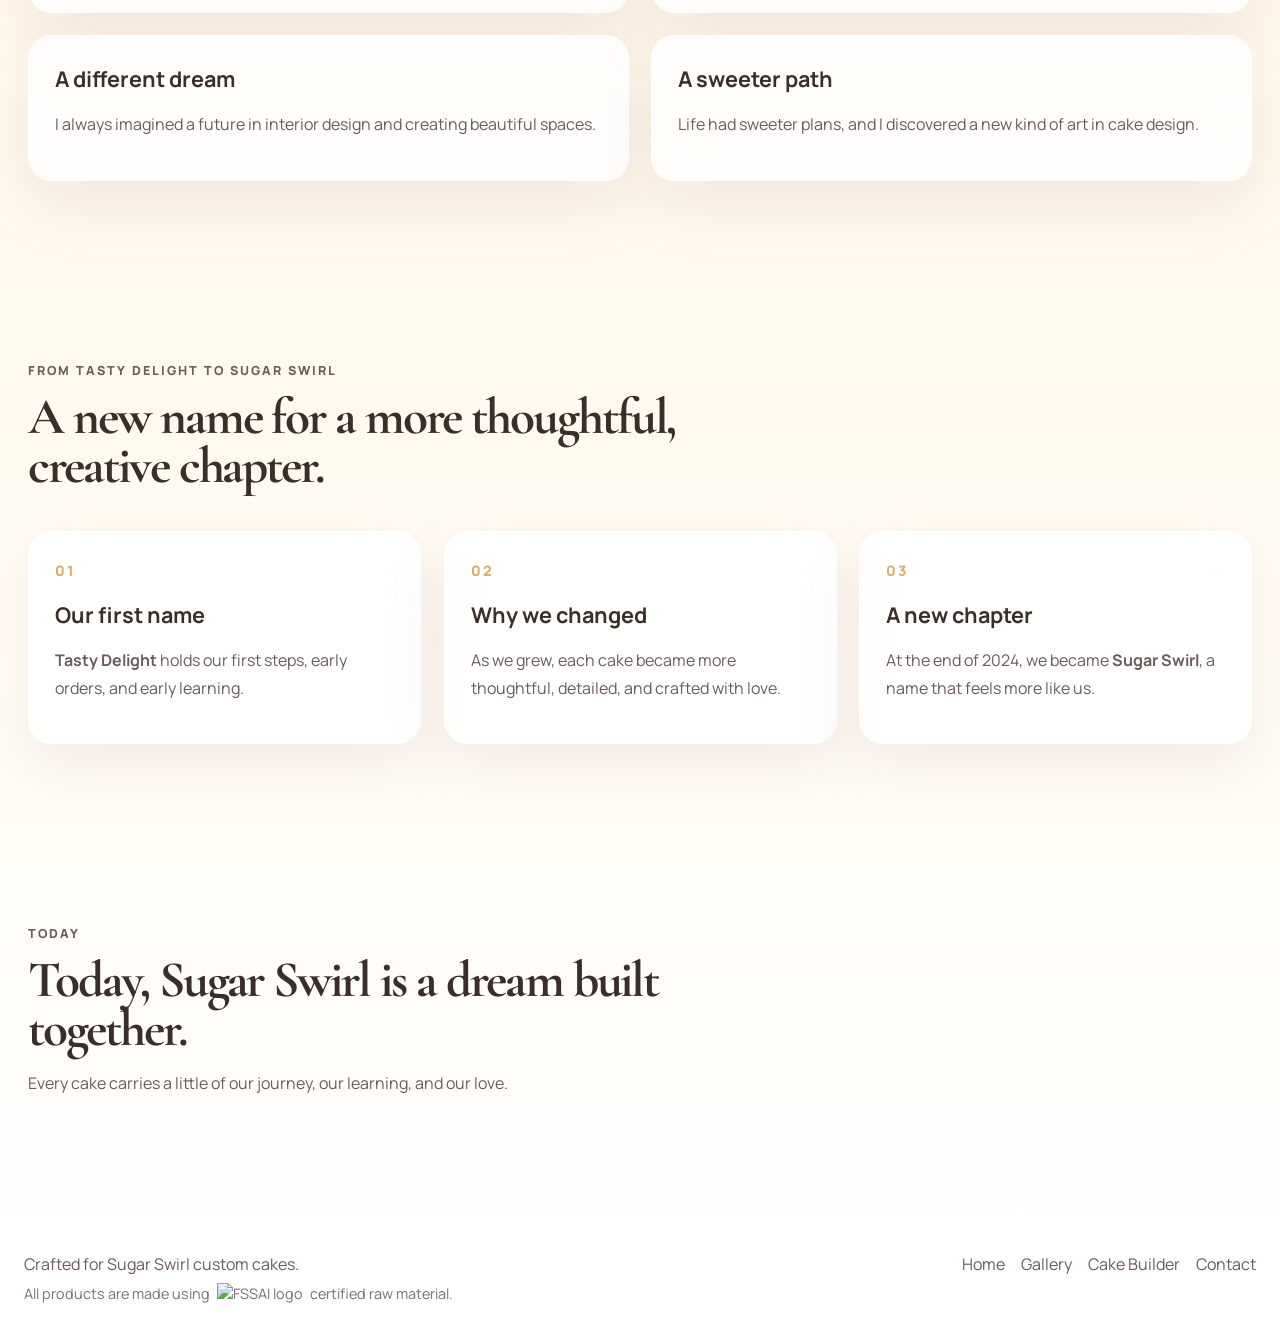
==== commit db2e6b6c: "fifth commit" ====
--- a/about.html
+++ b/about.html
@@ -3,7 +3,10 @@
   <head>
     <meta charset="UTF-8" />
     <meta http-equiv="X-UA-Compatible" content="IE=edge" />
-    <meta name="viewport" content="width=device-width, initial-scale=1.0" />
+    <meta
+      name="viewport"
+      content="width=device-width, initial-scale=1.0, maximum-scale=1.0, user-scalable=no"
+    />
     <meta
       name="description"
       content="Story of Sugar Swirl: mother-daughter journey from lockdown baking to custom cakes."
--- a/styles.css
+++ b/styles.css
@@ -240,7 +240,7 @@
   grid-template-columns: 1.1fr 0.9fr;
   gap: clamp(1.5rem, 3vw, 3.5rem);
   align-items: center;
-  min-height: clamp(42rem, 88svh, 52rem);
+  min-height: clamp(28rem, 64svh, 38rem);
   padding: var(--hero-space-top) max(var(--page-gutter), calc((100% - var(--content)) / 2))
     var(--hero-space-bottom);
   background:
@@ -249,22 +249,22 @@
 }
 
 .hero-copy {
-  align-self: start;
+  align-self: center;
 }
 
 .portfolio-hero {
-  min-height: clamp(28rem, 65svh, 38rem);
+  min-height: clamp(22rem, 52svh, 30rem);
 }
 
 .portfolio-hero.cake-builder-hero {
-  min-height: clamp(12rem, 26vh, 20rem);
-  align-items: start;
+  min-height: clamp(12rem, 22vh, 16rem);
+  align-items: center;
   padding-bottom: 1rem;
 }
 
 .portfolio-hero.cake-builder-hero .hero-copy,
 .portfolio-hero.cake-builder-hero .hero-visual {
-  align-self: start;
+  align-self: center;
 }
 
 .portfolio-hero.cake-builder-hero .scroll-container {
@@ -315,7 +315,7 @@
 }
 
 .portfolio-hero.about-hero {
-  min-height: clamp(36rem, 72vh, 44rem);
+  min-height: clamp(24rem, 54svh, 32rem);
   padding-bottom: 5rem;
 }
 
@@ -552,7 +552,7 @@
 
 .hero-visual {
   position: relative;
-  min-height: clamp(25rem, 42vw, 34rem);
+  min-height: clamp(20rem, 30vw, 26rem);
   overflow: visible;
   animation: floatHero 14s ease-in-out infinite;
 }
@@ -2142,7 +2142,7 @@
   }
 
   .hero {
-    min-height: clamp(44rem, 84vh, 56rem);
+    min-height: clamp(30rem, 60vh, 40rem);
   }
 
   .gallery-scroll {
@@ -2157,9 +2157,70 @@
   }
 
   .hero {
-    grid-template-columns: 1fr 0.88fr;
+    grid-template-columns: 1fr;
     gap: clamp(1.25rem, 2.5vw, 2.4rem);
-    min-height: clamp(34rem, 72vh, 44rem);
+    min-height: auto;
+    justify-items: center;
+    text-align: center;
+  }
+
+  .hero-copy,
+  .section-heading,
+  .builder-heading,
+  .contact-bar,
+  .instagram-copy,
+  .journey-card,
+  .cake-card,
+  .benefit-card,
+  .process-card,
+  .customizer-progress {
+    text-align: center;
+  }
+
+  .hero-copy,
+  .section-heading,
+  .builder-heading,
+  .customizer-progress {
+    margin-left: auto;
+    margin-right: auto;
+  }
+
+  .hero-text,
+  .section-heading p,
+  .brand-notes p,
+  .contact-bar p,
+  .instagram-strip p {
+    max-width: 42rem;
+    margin-left: auto;
+    margin-right: auto;
+  }
+
+  .hero-visual {
+    min-height: clamp(22rem, 42vw, 28rem);
+    width: min(100%, 36rem);
+  }
+
+  .hero-logo-image {
+    width: min(100%, 22rem);
+  }
+
+  .contact-bar-actions,
+  .hero-actions,
+  .instagram-actions {
+    justify-content: center;
+    justify-items: center;
+  }
+
+  .contact-bar,
+  .instagram-strip,
+  .customizer-shell,
+  .cake-card,
+  .journey-card,
+  .benefit-card,
+  .process-card {
+    max-width: 56rem;
+    margin-left: auto;
+    margin-right: auto;
   }
 
   .contact-bar,
@@ -2179,15 +2240,33 @@
   }
 
   .option-grid-four {
-    grid-template-columns: repeat(3, minmax(0, 1fr));
+    grid-template-columns: repeat(2, minmax(0, 1fr));
   }
 
   .gallery-columns {
     grid-template-columns: repeat(2, minmax(0, 1fr));
+    gap: 1rem;
   }
 
   .gallery-scroll {
     height: min(38rem, 66vh);
+  }
+
+  .cake-visual {
+    width: min(100%, 24rem);
+    margin: 1rem auto 0;
+  }
+
+  .option-card {
+    justify-items: center;
+    text-align: center;
+    padding: 1.1rem 1rem;
+  }
+
+  .option-art {
+    width: min(100%, 12.5rem);
+    min-height: 8.75rem;
+    margin: 0 auto;
   }
 }
 
@@ -2209,7 +2288,7 @@
   }
 
   .hero-visual {
-    min-height: clamp(20rem, 54vw, 27rem);
+    min-height: clamp(20rem, 56vw, 27rem);
     order: -1;
   }
 
@@ -2224,6 +2303,15 @@
     display: grid;
     grid-template-columns: repeat(2, minmax(0, 1fr));
     align-items: stretch;
+  }
+
+  .option-art {
+    width: min(100%, 11rem);
+    min-height: 8rem;
+  }
+
+  .cake-visual {
+    width: min(100%, 22rem);
   }
 
   .site-nav {
@@ -2291,12 +2379,37 @@
     gap: 1.25rem;
   }
 
+  .hero-copy,
+  .section-heading,
+  .builder-heading,
+  .contact-bar,
+  .instagram-copy,
+  .journey-card,
+  .cake-card,
+  .benefit-card,
+  .process-card,
+  .customizer-progress,
+  .site-footer,
+  .site-footer > div {
+    text-align: center;
+  }
+
+  .section-heading,
+  .builder-heading,
+  .hero-copy,
+  .customizer-progress {
+    margin-left: auto;
+    margin-right: auto;
+  }
+
   .hero-text,
   .section-heading p,
   .brand-notes p,
   .contact-bar p,
   .instagram-strip p {
-    max-width: 60ch;
+    max-width: 34rem;
+    margin-left: auto;
+    margin-right: auto;
   }
 
   .hero h1,
@@ -2330,10 +2443,14 @@
   .journey-grid,
   .builder-controls,
   .option-grid-three,
-  .option-grid-four,
-  .gallery-columns {
+  .option-grid-four {
     grid-template-columns: 1fr;
     gap: 1rem;
+  }
+
+  .gallery-columns {
+    grid-template-columns: repeat(2, minmax(0, 1fr));
+    gap: 0.8rem;
   }
 
   .contact-bar-actions,
@@ -2372,9 +2489,11 @@
     height: auto;
     overflow: visible;
     mask-image: none;
+    padding-bottom: 4.5rem;
   }
 
   .gallery-column {
+    gap: 0.8rem;
     transform: none !important;
   }
 
@@ -2385,6 +2504,52 @@
 
   .site-footer {
     flex-direction: column;
+  }
+
+  .cake-card,
+  .journey-card,
+  .benefit-card,
+  .process-card,
+  .contact-bar,
+  .instagram-strip,
+  .customizer-shell {
+    max-width: 42rem;
+    margin-left: auto;
+    margin-right: auto;
+  }
+
+  .cake-content {
+    padding: 1.2rem 1.1rem 1.35rem;
+  }
+
+  .cake-visual {
+    width: min(100%, 21rem);
+    margin: 0.95rem auto 0;
+    border-radius: 24px;
+  }
+
+  .option-card {
+    justify-items: center;
+    text-align: center;
+    gap: 0.8rem;
+  }
+
+  .option-art {
+    width: min(100%, 12rem);
+    min-height: 8.4rem;
+    margin: 0 auto;
+    border-radius: 20px;
+  }
+
+  .builder-input-card,
+  .builder-input-shell,
+  .summary-card {
+    text-align: center;
+  }
+
+  .builder-input-card input,
+  .builder-input-card textarea {
+    text-align: center;
   }
 }
 
@@ -2422,7 +2587,7 @@
   .hero h1,
   .section-heading h2,
   .order-copy h2 {
-    font-size: clamp(1.8rem, 5vw, 3rem) !important;
+    font-size: clamp(1.55rem, 8vw, 2.4rem) !important;
   }
 
   .hero,
@@ -2430,7 +2595,7 @@
   .contact-bar,
   .instagram-strip,
   .portfolio-hero {
-    padding: 1rem 0.5rem;
+    padding: 0.9rem 0.5rem;
   }
 
   .hero {
@@ -2461,8 +2626,8 @@
 
   .hero-text,
   .section-heading p {
-    font-size: 0.9rem;
-    line-height: 1.5;
+    font-size: 0.88rem;
+    line-height: 1.45;
   }
 
   .hero-actions,
@@ -2510,15 +2675,16 @@
   .journey-card,
   .benefit-card,
   .process-card {
-    padding: 1rem;
+    padding: 0.9rem;
   }
 
   .cake-visual {
-    height: 10rem;
+    width: min(100%, 18.5rem);
+    height: auto;
   }
 
   .option-card {
-    padding: 0.9rem;
+    padding: 1rem 0.95rem;
   }
 
   .option-grid-three,
@@ -2527,16 +2693,18 @@
   }
 
   .option-card h3 {
-    font-size: 1rem;
+    font-size: 0.98rem;
     margin: 0.5rem 0 0.2rem;
   }
 
   .option-card p {
-    font-size: 0.8rem;
+    font-size: 0.78rem;
+    line-height: 1.45;
   }
 
   .option-art {
-    height: 4rem;
+    width: min(100%, 10.5rem);
+    min-height: 7rem;
   }
 
   .builder-heading {
@@ -2544,11 +2712,23 @@
   }
 
   .builder-heading h2 {
-    font-size: 1.3rem;
+    font-size: 1.55rem;
   }
 
   .builder-heading p {
     font-size: 0.85rem;
+  }
+
+  .gallery-columns {
+    gap: 0.55rem;
+  }
+
+  .gallery-column {
+    gap: 0.55rem;
+  }
+
+  .gallery-card {
+    border-radius: 22px;
   }
 
   .builder-input-card,
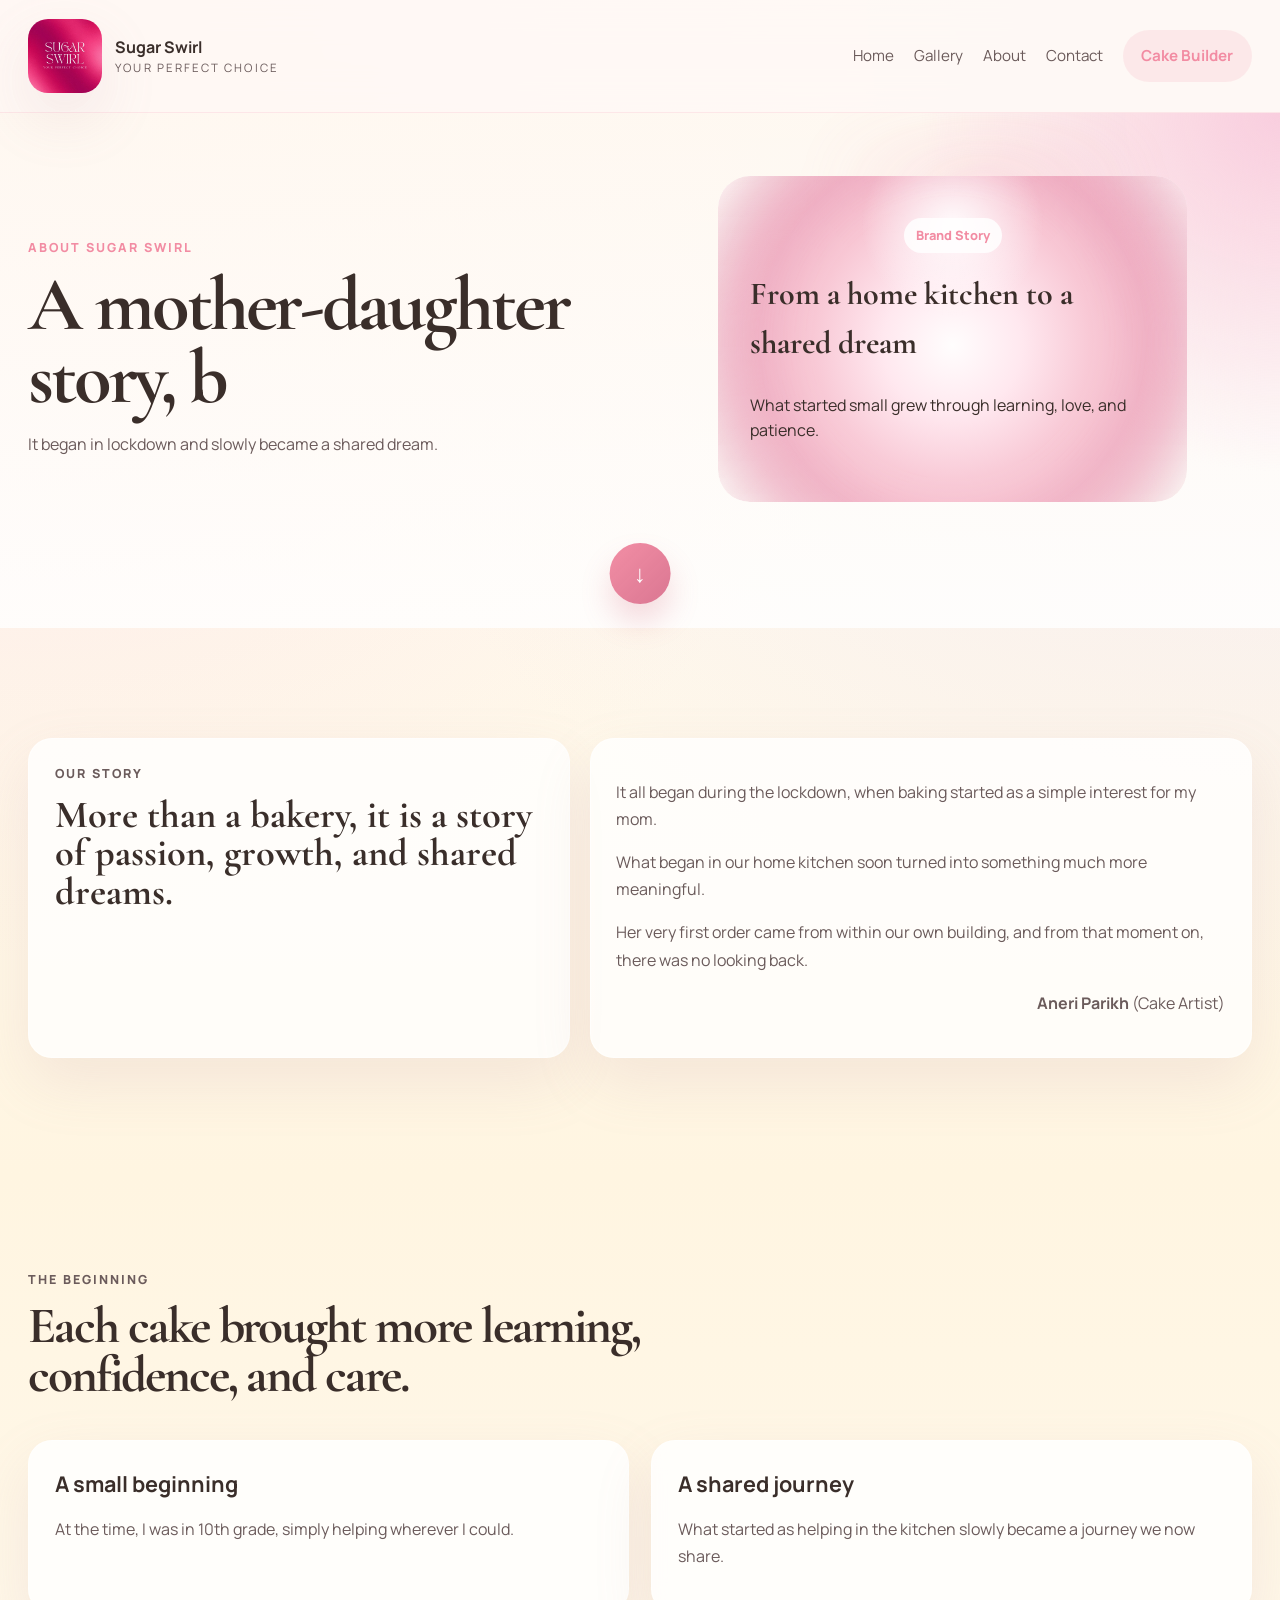
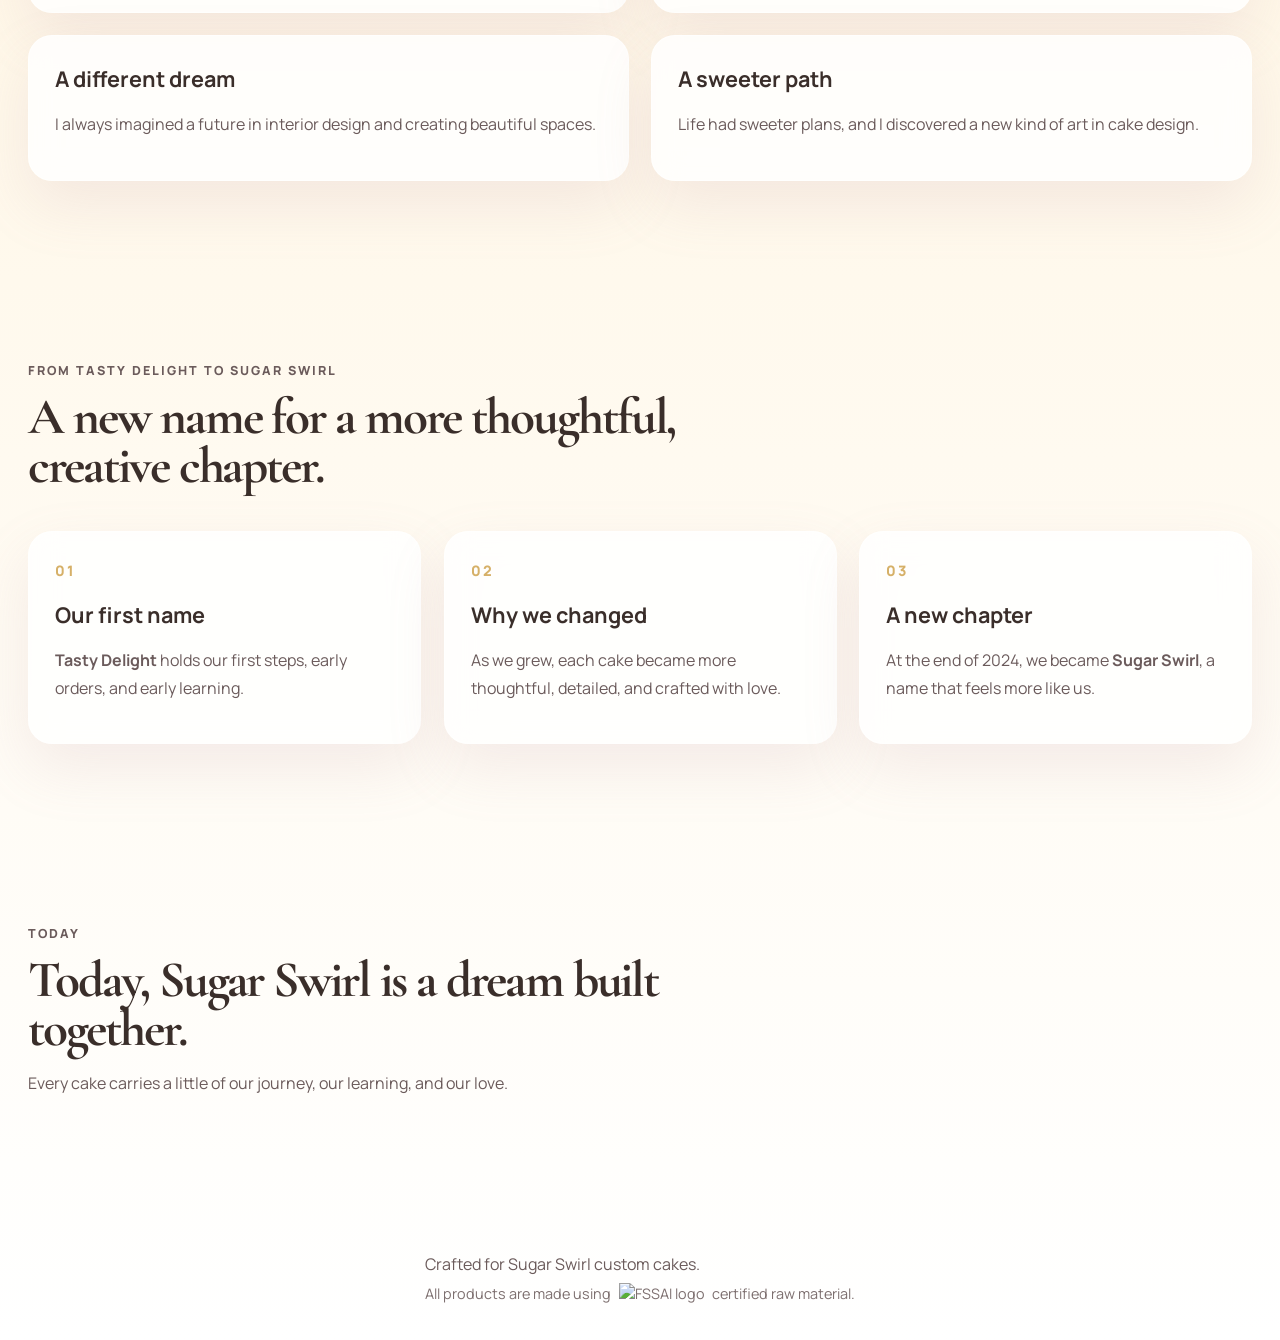
==== commit c58e0fc3: "tenth commit" ====
--- a/about.html
+++ b/about.html
@@ -18,7 +18,7 @@
       href="https://fonts.googleapis.com/css2?family=Cormorant+Garamond:wght@500;600;700&family=Manrope:wght@400;500;600;700;800&display=swap"
       rel="stylesheet"
     />
-    <link rel="stylesheet" href="styles.css" />
+    <link rel="stylesheet" href="styles.css?v=20260410b" />
   </head>
   <body>
     <div class="page-shell">
@@ -166,15 +166,9 @@
             certified raw material.
           </p>
         </div>
-        <div class="footer-links">
-          <a href="index.html">Home</a>
-          <a href="portfolio.html">Gallery</a>
-          <a href="customize.html">Cake Builder</a>
-          <a href="contact.html">Contact</a>
-        </div>
       </footer>
     </div>
 
-    <script src="script.js"></script>
+    <script src="script.js?v=20260410b"></script>
   </body>
 </html>
--- a/styles.css
+++ b/styles.css
@@ -444,6 +444,7 @@
   display: inline-flex;
   align-items: center;
   justify-content: center;
+  gap: 0.55rem;
   min-height: 3.4rem;
   padding: 0.95rem 1.4rem;
   border-radius: 999px;
@@ -548,6 +549,30 @@
   border: 1px solid rgba(242, 140, 163, 0.16);
   color: var(--muted);
   font-size: 0.88rem;
+}
+
+.inline-icon {
+  display: inline-flex;
+  align-items: center;
+  justify-content: center;
+  width: 1.2rem;
+  height: 1.2rem;
+  margin-right: 0.28rem;
+  border-radius: 50%;
+  background: rgba(242, 140, 163, 0.16);
+  color: var(--primary);
+  font-size: 0.72rem;
+  vertical-align: middle;
+}
+
+.button-icon {
+  display: inline-flex;
+  align-items: center;
+  justify-content: center;
+  width: 1.2rem;
+  height: 1.2rem;
+  font-size: 0.9rem;
+  line-height: 1;
 }
 
 .hero-visual {
@@ -1219,7 +1244,7 @@
   background-image:
     linear-gradient(180deg, rgba(58, 46, 42, 0.06), rgba(58, 46, 42, 0.12)),
     url("assets/Signature.jpeg");
-  background-size: cover, contain;
+  background-size: cover, cover;
   background-position: center, center;
   background-repeat: no-repeat, no-repeat;
   background-color: rgba(255, 255, 255, 0.85);
@@ -1461,6 +1486,11 @@
   margin: 0;
 }
 
+.site-footer > div {
+  margin-left: auto;
+  margin-right: auto;
+}
+
 .footer-note {
   margin-top: 0.35rem !important;
   font-size: 0.9rem;
@@ -1521,6 +1551,18 @@
 .journey-card span,
 .builder-step .eyebrow {
   display: inline-flex;
+}
+
+.journey-icon {
+  width: 2.75rem;
+  height: 2.75rem;
+  align-items: center;
+  justify-content: center;
+  border-radius: 50%;
+  background: rgba(242, 140, 163, 0.14);
+  color: var(--primary);
+  font-size: 1.15rem;
+  margin-bottom: 0.35rem;
 }
 
 .journey-card h3 {
@@ -2314,6 +2356,11 @@
     width: min(100%, 22rem);
   }
 
+  .scroll-container,
+  .gallery-audio-toggle {
+    display: none;
+  }
+
   .site-nav {
     position: fixed;
     inset: 5.6rem 1rem auto;
@@ -2451,6 +2498,22 @@
   .gallery-columns {
     grid-template-columns: repeat(2, minmax(0, 1fr));
     gap: 0.8rem;
+    align-items: start;
+  }
+
+  .gallery-columns.gallery-columns-mobile {
+    display: block;
+    column-count: 2;
+    column-gap: 0.8rem;
+  }
+
+  .gallery-columns.gallery-columns-mobile > .gallery-card {
+    display: inline-block;
+    width: 100%;
+    margin: 0 0 0.8rem;
+    break-inside: avoid;
+    -webkit-column-break-inside: avoid;
+    page-break-inside: avoid;
   }
 
   .contact-bar-actions,
@@ -2495,11 +2558,6 @@
   .gallery-column {
     gap: 0.8rem;
     transform: none !important;
-  }
-
-  .gallery-audio-toggle {
-    right: 0.75rem;
-    bottom: 0.75rem;
   }
 
   .site-footer {
@@ -2723,6 +2781,14 @@
     gap: 0.55rem;
   }
 
+  .gallery-columns.gallery-columns-mobile {
+    column-gap: 0.55rem;
+  }
+
+  .gallery-columns.gallery-columns-mobile > .gallery-card {
+    margin-bottom: 0.55rem;
+  }
+
   .gallery-column {
     gap: 0.55rem;
   }
